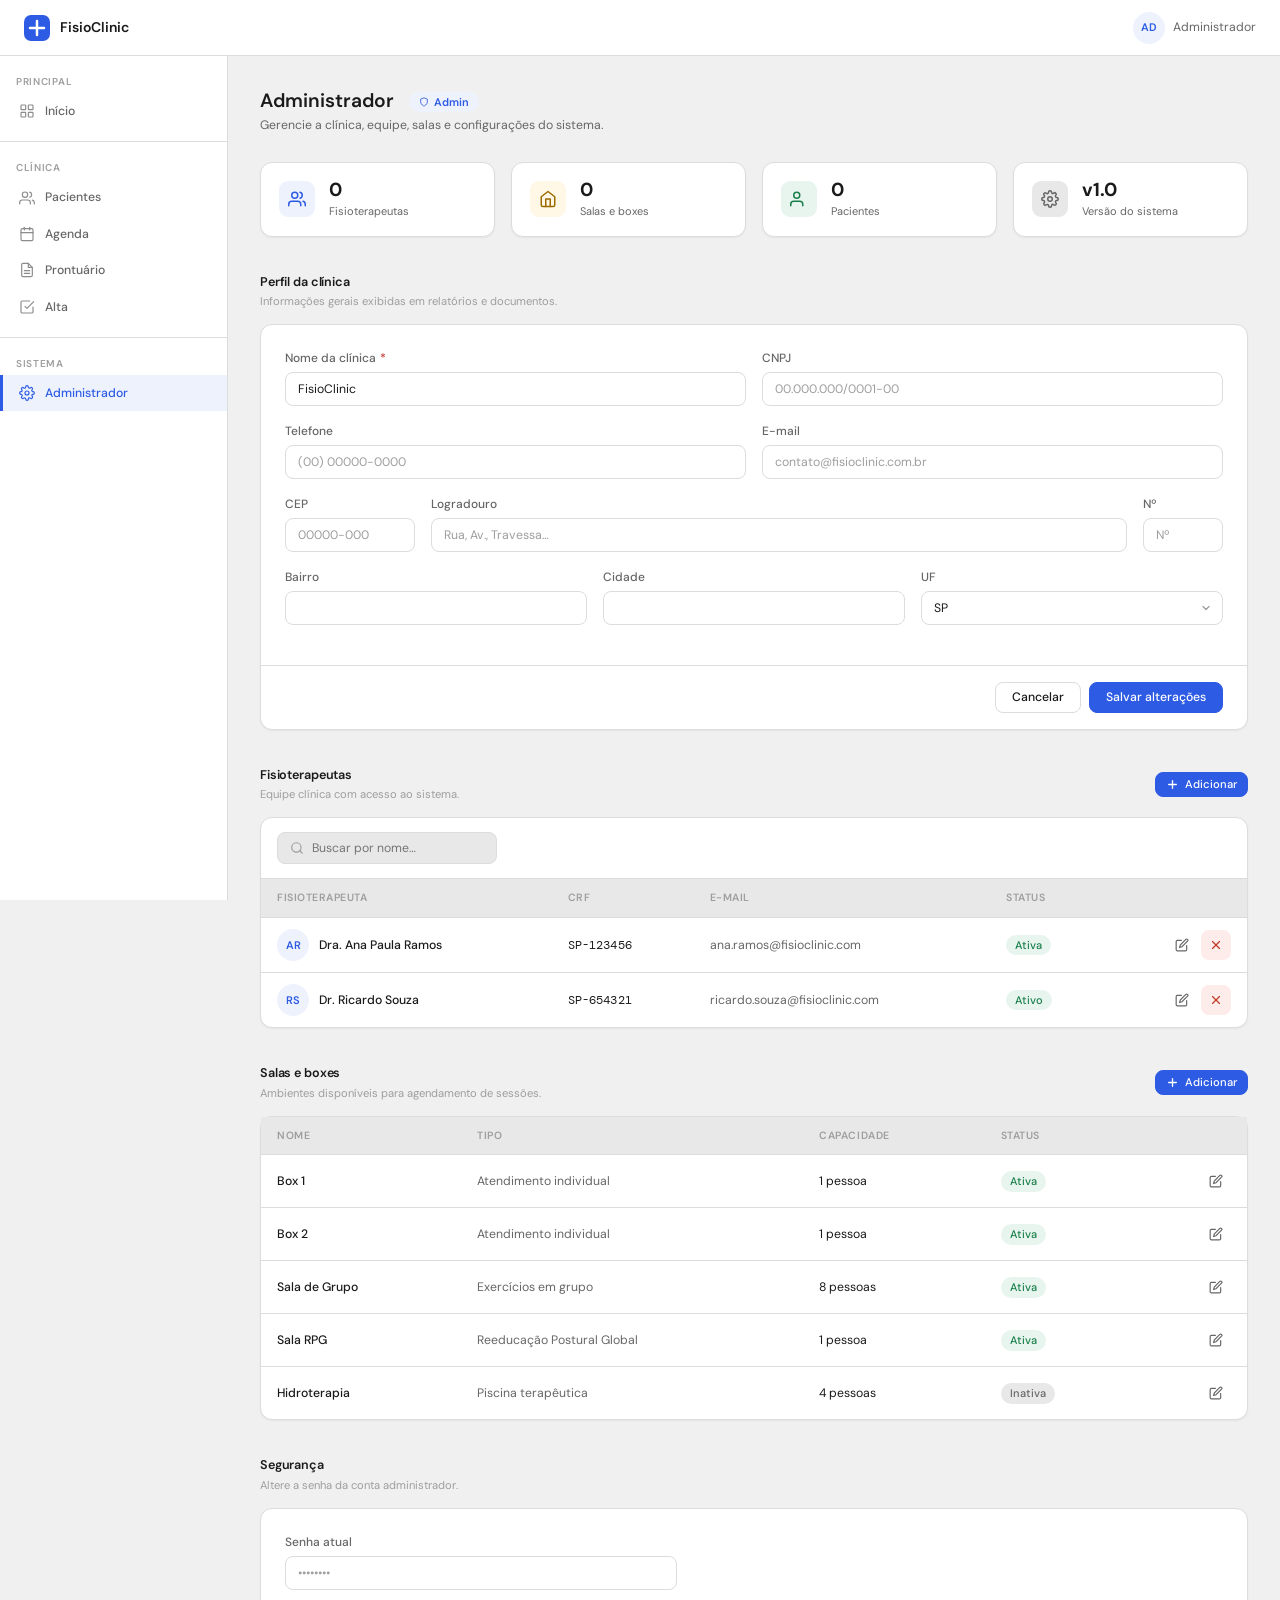
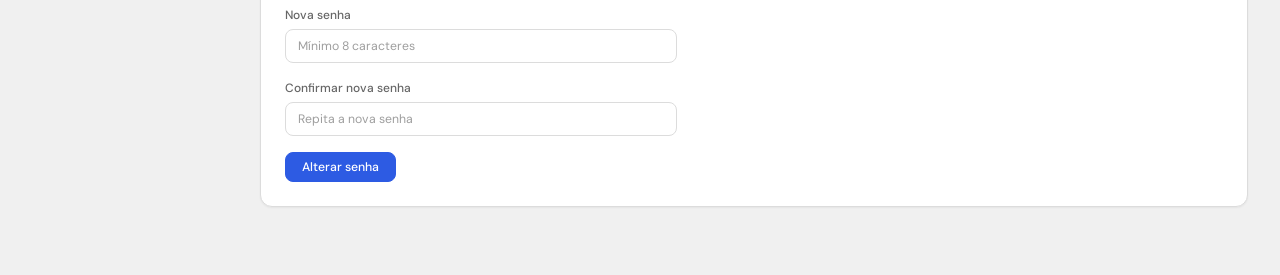
==== frontend/pages/admin.html @ 68a3afb5 "chore: commit inicial do projeto FisioClinic" ====
<!DOCTYPE html>
<html lang="pt-BR">
<head>
  <meta charset="UTF-8">
  <meta name="viewport" content="width=device-width, initial-scale=1.0">
  <title>Administrador — FisioClinic</title>
  <link rel="preconnect" href="https://fonts.googleapis.com">
  <link rel="preconnect" href="https://fonts.gstatic.com" crossorigin>
  <link href="https://fonts.googleapis.com/css2?family=DM+Sans:opsz,wght@9..40,300..700&family=DM+Mono:wght@400;500&display=swap" rel="stylesheet">
  <link rel="stylesheet" href="../css/base.css">
  <link rel="stylesheet" href="../css/components.css">
  <link rel="stylesheet" href="../css/pages/admin.css">
</head>
<body>

  <!-- ── Topbar ──────────────────────────────────── -->
  <header class="topbar">
    <div class="topbar-brand">
      <svg width="26" height="26" viewBox="0 0 26 26" fill="none">
        <rect width="26" height="26" rx="7" fill="#2D5BE3"/>
        <path d="M13 6v14M6 13h14" stroke="#fff" stroke-width="2.5" stroke-linecap="round"/>
      </svg>
      FisioClinic
    </div>
    <div class="topbar-spacer"></div>
    <div class="topbar-user">
      <div class="avatar" style="background:var(--accent-bg);color:var(--accent);">AD</div>
      Administrador
    </div>
  </header>

  <!-- ── Sidebar ─────────────────────────────────── -->
  <aside class="sidebar">
    <nav aria-label="Menu principal">

      <div class="nav-group">
        <div class="nav-label">Principal</div>
        <a href="dashboard.html" class="nav-item">
          <svg width="16" height="16" fill="none" stroke="currentColor" stroke-width="1.75"
            stroke-linecap="round" stroke-linejoin="round" viewBox="0 0 24 24">
            <rect x="3" y="3" width="7" height="7" rx="1"/>
            <rect x="14" y="3" width="7" height="7" rx="1"/>
            <rect x="3" y="14" width="7" height="7" rx="1"/>
            <rect x="14" y="14" width="7" height="7" rx="1"/>
          </svg>
          Início
        </a>
      </div>

      <div class="nav-group">
        <div class="nav-label">Clínica</div>

        <a href="pacientes.html" class="nav-item">
          <svg width="16" height="16" fill="none" stroke="currentColor" stroke-width="1.75"
            stroke-linecap="round" stroke-linejoin="round" viewBox="0 0 24 24">
            <path d="M17 21v-2a4 4 0 0 0-4-4H5a4 4 0 0 0-4 4v2"/>
            <circle cx="9" cy="7" r="4"/>
            <path d="M23 21v-2a4 4 0 0 0-3-3.87M16 3.13a4 4 0 0 1 0 7.75"/>
          </svg>
          Pacientes
        </a>

        <a href="agenda.html" class="nav-item">
          <svg width="16" height="16" fill="none" stroke="currentColor" stroke-width="1.75"
            stroke-linecap="round" stroke-linejoin="round" viewBox="0 0 24 24">
            <rect x="3" y="4" width="18" height="18" rx="2"/>
            <line x1="16" y1="2" x2="16" y2="6"/>
            <line x1="8" y1="2" x2="8" y2="6"/>
            <line x1="3" y1="10" x2="21" y2="10"/>
          </svg>
          Agenda
        </a>

        <a href="prontuario.html" class="nav-item">
          <svg width="16" height="16" fill="none" stroke="currentColor" stroke-width="1.75"
            stroke-linecap="round" stroke-linejoin="round" viewBox="0 0 24 24">
            <path d="M14 2H6a2 2 0 0 0-2 2v16a2 2 0 0 0 2 2h12a2 2 0 0 0 2-2V8z"/>
            <polyline points="14 2 14 8 20 8"/>
            <line x1="16" y1="13" x2="8" y2="13"/>
            <line x1="16" y1="17" x2="8" y2="17"/>
          </svg>
          Prontuário
        </a>

        <a href="alta.html" class="nav-item">
          <svg width="16" height="16" fill="none" stroke="currentColor" stroke-width="1.75"
            stroke-linecap="round" stroke-linejoin="round" viewBox="0 0 24 24">
            <polyline points="9 11 12 14 22 4"/>
            <path d="M21 12v7a2 2 0 0 1-2 2H5a2 2 0 0 1-2-2V5a2 2 0 0 1 2-2h11"/>
          </svg>
          Alta
        </a>
      </div>

      <div class="nav-group">
        <div class="nav-label">Sistema</div>
        <a href="admin.html" class="nav-item active" aria-current="page">
          <svg width="16" height="16" fill="none" stroke="currentColor" stroke-width="1.75"
            stroke-linecap="round" stroke-linejoin="round" viewBox="0 0 24 24">
            <circle cx="12" cy="12" r="3"/>
            <path d="M19.4 15a1.65 1.65 0 0 0 .33 1.82l.06.06a2 2 0 0 1-2.83 2.83l-.06-.06a1.65 1.65 0 0 0-1.82-.33 1.65 1.65 0 0 0-1 1.51V21a2 2 0 0 1-4 0v-.09A1.65 1.65 0 0 0 9 19.4a1.65 1.65 0 0 0-1.82.33l-.06.06a2 2 0 0 1-2.83-2.83l.06-.06A1.65 1.65 0 0 0 4.68 15a1.65 1.65 0 0 0-1.51-1H3a2 2 0 0 1 0-4h.09A1.65 1.65 0 0 0 4.6 9a1.65 1.65 0 0 0-.33-1.82l-.06-.06a2 2 0 0 1 2.83-2.83l.06.06A1.65 1.65 0 0 0 9 4.68a1.65 1.65 0 0 0 1-1.51V3a2 2 0 0 1 4 0v.09a1.65 1.65 0 0 0 1 1.51 1.65 1.65 0 0 0 1.82-.33l.06-.06a2 2 0 0 1 2.83 2.83l-.06.06A1.65 1.65 0 0 0 19.4 9a1.65 1.65 0 0 0 1.51 1H21a2 2 0 0 1 0 4h-.09a1.65 1.65 0 0 0-1.51 1z"/>
          </svg>
          Administrador
        </a>
      </div>

    </nav>
  </aside>

  <!-- ── Main ────────────────────────────────────── -->
  <main class="main">

    <!-- Page header -->
    <div class="page-header">
      <div>
        <h1>
          Administrador
          <span class="admin-badge">
            <svg width="10" height="10" fill="none" stroke="currentColor" stroke-width="2"
              viewBox="0 0 24 24"><path d="M12 22s8-4 8-10V5l-8-3-8 3v7c0 6 8 10 8 10z"/></svg>
            Admin
          </span>
        </h1>
        <p class="page-header-meta">Gerencie a clínica, equipe, salas e configurações do sistema.</p>
      </div>
    </div>

    <!-- Stats -->
    <div class="stat-row">
      <div class="stat-chip">
        <div class="stat-icon blue">
          <svg width="18" height="18" fill="none" stroke="currentColor" stroke-width="2"
            stroke-linecap="round" stroke-linejoin="round" viewBox="0 0 24 24">
            <path d="M17 21v-2a4 4 0 0 0-4-4H5a4 4 0 0 0-4 4v2"/>
            <circle cx="9" cy="7" r="4"/>
            <path d="M23 21v-2a4 4 0 0 0-3-3.87M16 3.13a4 4 0 0 1 0 7.75"/>
          </svg>
        </div>
        <div class="stat-info">
          <span class="stat-num" id="statFisios">—</span>
          <span class="stat-label">Fisioterapeutas</span>
        </div>
      </div>

      <div class="stat-chip">
        <div class="stat-icon amber">
          <svg width="18" height="18" fill="none" stroke="currentColor" stroke-width="2"
            stroke-linecap="round" stroke-linejoin="round" viewBox="0 0 24 24">
            <path d="M3 9l9-7 9 7v11a2 2 0 0 1-2 2H5a2 2 0 0 1-2-2z"/>
            <polyline points="9 22 9 12 15 12 15 22"/>
          </svg>
        </div>
        <div class="stat-info">
          <span class="stat-num" id="statSalas">—</span>
          <span class="stat-label">Salas e boxes</span>
        </div>
      </div>

      <div class="stat-chip">
        <div class="stat-icon green">
          <svg width="18" height="18" fill="none" stroke="currentColor" stroke-width="2"
            stroke-linecap="round" stroke-linejoin="round" viewBox="0 0 24 24">
            <path d="M17 21v-2a4 4 0 0 0-4-4H5a4 4 0 0 0-4 4v2"/>
            <circle cx="9" cy="7" r="4"/>
          </svg>
        </div>
        <div class="stat-info">
          <span class="stat-num" id="statPacientes">—</span>
          <span class="stat-label">Pacientes</span>
        </div>
      </div>

      <div class="stat-chip">
        <div class="stat-icon gray">
          <svg width="18" height="18" fill="none" stroke="currentColor" stroke-width="2"
            stroke-linecap="round" stroke-linejoin="round" viewBox="0 0 24 24">
            <circle cx="12" cy="12" r="3"/>
            <path d="M19.4 15a1.65 1.65 0 0 0 .33 1.82l.06.06a2 2 0 0 1-2.83 2.83l-.06-.06a1.65 1.65 0 0 0-1.82-.33 1.65 1.65 0 0 0-1 1.51V21a2 2 0 0 1-4 0v-.09A1.65 1.65 0 0 0 9 19.4a1.65 1.65 0 0 0-1.82.33l-.06.06a2 2 0 0 1-2.83-2.83l.06-.06A1.65 1.65 0 0 0 4.68 15a1.65 1.65 0 0 0-1.51-1H3a2 2 0 0 1 0-4h.09A1.65 1.65 0 0 0 4.6 9a1.65 1.65 0 0 0-.33-1.82l-.06-.06a2 2 0 0 1 2.83-2.83l.06.06A1.65 1.65 0 0 0 9 4.68a1.65 1.65 0 0 0 1-1.51V3a2 2 0 0 1 4 0v.09a1.65 1.65 0 0 0 1 1.51 1.65 1.65 0 0 0 1.82-.33l.06-.06a2 2 0 0 1 2.83 2.83l-.06.06A1.65 1.65 0 0 0 19.4 9a1.65 1.65 0 0 0 1.51 1H21a2 2 0 0 1 0 4h-.09a1.65 1.65 0 0 0-1.51 1z"/>
          </svg>
        </div>
        <div class="stat-info">
          <span class="stat-num">v1.0</span>
          <span class="stat-label">Versão do sistema</span>
        </div>
      </div>
    </div>

    <!-- ════════════════════════════════════════════ -->
    <!-- 1. Perfil da clínica                        -->
    <!-- ════════════════════════════════════════════ -->
    <div class="admin-section">
      <div class="section-header">
        <div>
          <div class="section-title">Perfil da clínica</div>
          <div class="section-desc">Informações gerais exibidas em relatórios e documentos.</div>
        </div>
      </div>

      <div class="card">
        <form id="formClinica" novalidate>
          <div class="profile-form">
            <div class="form-row cols-2" style="margin-bottom:16px;">
              <div class="form-group">
                <label class="form-label" for="clinicaNome">Nome da clínica <span class="req">*</span></label>
                <input type="text" class="form-input" id="clinicaNome"
                  placeholder="Ex.: FisioClinic Saúde e Movimento" value="FisioClinic">
              </div>
              <div class="form-group">
                <label class="form-label" for="clinicaCnpj">CNPJ</label>
                <input type="text" class="form-input" id="clinicaCnpj"
                  placeholder="00.000.000/0001-00" maxlength="18">
              </div>
            </div>

            <div class="form-row cols-2" style="margin-bottom:16px;">
              <div class="form-group">
                <label class="form-label" for="clinicaTelefone">Telefone</label>
                <input type="tel" class="form-input" id="clinicaTelefone"
                  placeholder="(00) 00000-0000" maxlength="15">
              </div>
              <div class="form-group">
                <label class="form-label" for="clinicaEmail">E-mail</label>
                <input type="email" class="form-input" id="clinicaEmail"
                  placeholder="contato@fisioclinic.com.br">
              </div>
            </div>

            <div class="form-row" style="grid-template-columns:130px 1fr 80px; margin-bottom:16px;">
              <div class="form-group">
                <label class="form-label" for="clinicaCep">CEP</label>
                <input type="text" class="form-input" id="clinicaCep"
                  placeholder="00000-000" maxlength="9">
              </div>
              <div class="form-group">
                <label class="form-label" for="clinicaLogradouro">Logradouro</label>
                <input type="text" class="form-input" id="clinicaLogradouro"
                  placeholder="Rua, Av., Travessa…">
              </div>
              <div class="form-group">
                <label class="form-label" for="clinicaNumero">Nº</label>
                <input type="text" class="form-input" id="clinicaNumero" placeholder="Nº">
              </div>
            </div>

            <div class="form-row cols-3">
              <div class="form-group">
                <label class="form-label" for="clinicaBairro">Bairro</label>
                <input type="text" class="form-input" id="clinicaBairro">
              </div>
              <div class="form-group">
                <label class="form-label" for="clinicaCidade">Cidade</label>
                <input type="text" class="form-input" id="clinicaCidade">
              </div>
              <div class="form-group">
                <label class="form-label" for="clinicaUf">UF</label>
                <select class="form-select" id="clinicaUf">
                  <option value="">—</option>
                  <option>AC</option><option>AL</option><option>AP</option><option>AM</option>
                  <option>BA</option><option>CE</option><option>DF</option><option>ES</option>
                  <option>GO</option><option>MA</option><option>MT</option><option>MS</option>
                  <option>MG</option><option>PA</option><option>PB</option><option>PR</option>
                  <option>PE</option><option>PI</option><option>RJ</option><option>RN</option>
                  <option>RS</option><option>RO</option><option>RR</option><option>SC</option>
                  <option selected>SP</option><option>SE</option><option>TO</option>
                </select>
              </div>
            </div>
          </div>

          <div class="profile-actions">
            <button type="button" class="btn btn-secondary">Cancelar</button>
            <button type="submit" class="btn btn-primary">Salvar alterações</button>
          </div>
        </form>
      </div>
    </div>

    <!-- ════════════════════════════════════════════ -->
    <!-- 2. Fisioterapeutas                          -->
    <!-- ════════════════════════════════════════════ -->
    <div class="admin-section">
      <div class="section-header">
        <div>
          <div class="section-title">Fisioterapeutas</div>
          <div class="section-desc">Equipe clínica com acesso ao sistema.</div>
        </div>
        <button class="btn btn-primary btn-sm" id="btnAddFisio">
          <svg width="13" height="13" fill="none" stroke="currentColor" stroke-width="2.5"
            stroke-linecap="round" viewBox="0 0 24 24">
            <line x1="12" y1="5" x2="12" y2="19"/><line x1="5" y1="12" x2="19" y2="12"/>
          </svg>
          Adicionar
        </button>
      </div>

      <div class="card">
        <div class="table-action-bar">
          <div class="table-search">
            <svg width="14" height="14" fill="none" stroke="currentColor" stroke-width="2"
              stroke-linecap="round" viewBox="0 0 24 24">
              <circle cx="11" cy="11" r="8"/><line x1="21" y1="21" x2="16.65" y2="16.65"/>
            </svg>
            <input type="search" id="buscaFisio" placeholder="Buscar por nome…" autocomplete="off">
          </div>
        </div>

        <div class="table-wrap">
          <table class="table" id="tabelaFisios">
            <thead>
              <tr>
                <th>Fisioterapeuta</th>
                <th>CRF</th>
                <th>E-mail</th>
                <th>Status</th>
                <th></th>
              </tr>
            </thead>
            <tbody>
              <tr>
                <td>
                  <div class="avatar-cell">
                    <div class="avatar">AR</div>
                    <div>
                      <div class="cell-name">Dra. Ana Paula Ramos</div>
                    </div>
                  </div>
                </td>
                <td><span class="text-mono text-sm">SP-123456</span></td>
                <td class="text-sm text-2">ana.ramos@fisioclinic.com</td>
                <td><span class="badge badge-green">Ativa</span></td>
                <td>
                  <div style="display:flex;gap:4px;justify-content:flex-end;">
                    <button class="btn btn-ghost btn-sm btn-icon" title="Editar">
                      <svg width="14" height="14" fill="none" stroke="currentColor" stroke-width="2"
                        stroke-linecap="round" viewBox="0 0 24 24">
                        <path d="M11 4H4a2 2 0 0 0-2 2v14a2 2 0 0 0 2 2h14a2 2 0 0 0 2-2v-7"/>
                        <path d="M18.5 2.5a2.121 2.121 0 0 1 3 3L12 15l-4 1 1-4 9.5-9.5z"/>
                      </svg>
                    </button>
                    <button class="btn btn-danger btn-sm btn-icon" title="Desativar">
                      <svg width="14" height="14" fill="none" stroke="currentColor" stroke-width="2"
                        stroke-linecap="round" viewBox="0 0 24 24">
                        <line x1="18" y1="6" x2="6" y2="18"/><line x1="6" y1="6" x2="18" y2="18"/>
                      </svg>
                    </button>
                  </div>
                </td>
              </tr>
              <tr>
                <td>
                  <div class="avatar-cell">
                    <div class="avatar">RS</div>
                    <div>
                      <div class="cell-name">Dr. Ricardo Souza</div>
                    </div>
                  </div>
                </td>
                <td><span class="text-mono text-sm">SP-654321</span></td>
                <td class="text-sm text-2">ricardo.souza@fisioclinic.com</td>
                <td><span class="badge badge-green">Ativo</span></td>
                <td>
                  <div style="display:flex;gap:4px;justify-content:flex-end;">
                    <button class="btn btn-ghost btn-sm btn-icon" title="Editar">
                      <svg width="14" height="14" fill="none" stroke="currentColor" stroke-width="2"
                        stroke-linecap="round" viewBox="0 0 24 24">
                        <path d="M11 4H4a2 2 0 0 0-2 2v14a2 2 0 0 0 2 2h14a2 2 0 0 0 2-2v-7"/>
                        <path d="M18.5 2.5a2.121 2.121 0 0 1 3 3L12 15l-4 1 1-4 9.5-9.5z"/>
                      </svg>
                    </button>
                    <button class="btn btn-danger btn-sm btn-icon" title="Desativar">
                      <svg width="14" height="14" fill="none" stroke="currentColor" stroke-width="2"
                        stroke-linecap="round" viewBox="0 0 24 24">
                        <line x1="18" y1="6" x2="6" y2="18"/><line x1="6" y1="6" x2="18" y2="18"/>
                      </svg>
                    </button>
                  </div>
                </td>
              </tr>
            </tbody>
          </table>
        </div>
      </div>
    </div>

    <!-- ════════════════════════════════════════════ -->
    <!-- 3. Salas e boxes                            -->
    <!-- ════════════════════════════════════════════ -->
    <div class="admin-section">
      <div class="section-header">
        <div>
          <div class="section-title">Salas e boxes</div>
          <div class="section-desc">Ambientes disponíveis para agendamento de sessões.</div>
        </div>
        <button class="btn btn-primary btn-sm" id="btnAddSala">
          <svg width="13" height="13" fill="none" stroke="currentColor" stroke-width="2.5"
            stroke-linecap="round" viewBox="0 0 24 24">
            <line x1="12" y1="5" x2="12" y2="19"/><line x1="5" y1="12" x2="19" y2="12"/>
          </svg>
          Adicionar
        </button>
      </div>

      <div class="card">
        <div class="table-wrap">
          <table class="table">
            <thead>
              <tr>
                <th>Nome</th>
                <th>Tipo</th>
                <th>Capacidade</th>
                <th>Status</th>
                <th></th>
              </tr>
            </thead>
            <tbody>
              <tr>
                <td class="cell-name">Box 1</td>
                <td class="text-sm text-2">Atendimento individual</td>
                <td class="text-sm">1 pessoa</td>
                <td><span class="badge badge-green">Ativa</span></td>
                <td style="text-align:right;">
                  <button class="btn btn-ghost btn-sm btn-icon" title="Editar">
                    <svg width="14" height="14" fill="none" stroke="currentColor" stroke-width="2"
                      stroke-linecap="round" viewBox="0 0 24 24">
                      <path d="M11 4H4a2 2 0 0 0-2 2v14a2 2 0 0 0 2 2h14a2 2 0 0 0 2-2v-7"/>
                      <path d="M18.5 2.5a2.121 2.121 0 0 1 3 3L12 15l-4 1 1-4 9.5-9.5z"/>
                    </svg>
                  </button>
                </td>
              </tr>
              <tr>
                <td class="cell-name">Box 2</td>
                <td class="text-sm text-2">Atendimento individual</td>
                <td class="text-sm">1 pessoa</td>
                <td><span class="badge badge-green">Ativa</span></td>
                <td style="text-align:right;">
                  <button class="btn btn-ghost btn-sm btn-icon" title="Editar">
                    <svg width="14" height="14" fill="none" stroke="currentColor" stroke-width="2"
                      stroke-linecap="round" viewBox="0 0 24 24">
                      <path d="M11 4H4a2 2 0 0 0-2 2v14a2 2 0 0 0 2 2h14a2 2 0 0 0 2-2v-7"/>
                      <path d="M18.5 2.5a2.121 2.121 0 0 1 3 3L12 15l-4 1 1-4 9.5-9.5z"/>
                    </svg>
                  </button>
                </td>
              </tr>
              <tr>
                <td class="cell-name">Sala de Grupo</td>
                <td class="text-sm text-2">Exercícios em grupo</td>
                <td class="text-sm">8 pessoas</td>
                <td><span class="badge badge-green">Ativa</span></td>
                <td style="text-align:right;">
                  <button class="btn btn-ghost btn-sm btn-icon" title="Editar">
                    <svg width="14" height="14" fill="none" stroke="currentColor" stroke-width="2"
                      stroke-linecap="round" viewBox="0 0 24 24">
                      <path d="M11 4H4a2 2 0 0 0-2 2v14a2 2 0 0 0 2 2h14a2 2 0 0 0 2-2v-7"/>
                      <path d="M18.5 2.5a2.121 2.121 0 0 1 3 3L12 15l-4 1 1-4 9.5-9.5z"/>
                    </svg>
                  </button>
                </td>
              </tr>
              <tr>
                <td class="cell-name">Sala RPG</td>
                <td class="text-sm text-2">Reeducação Postural Global</td>
                <td class="text-sm">1 pessoa</td>
                <td><span class="badge badge-green">Ativa</span></td>
                <td style="text-align:right;">
                  <button class="btn btn-ghost btn-sm btn-icon" title="Editar">
                    <svg width="14" height="14" fill="none" stroke="currentColor" stroke-width="2"
                      stroke-linecap="round" viewBox="0 0 24 24">
                      <path d="M11 4H4a2 2 0 0 0-2 2v14a2 2 0 0 0 2 2h14a2 2 0 0 0 2-2v-7"/>
                      <path d="M18.5 2.5a2.121 2.121 0 0 1 3 3L12 15l-4 1 1-4 9.5-9.5z"/>
                    </svg>
                  </button>
                </td>
              </tr>
              <tr>
                <td class="cell-name">Hidroterapia</td>
                <td class="text-sm text-2">Piscina terapêutica</td>
                <td class="text-sm">4 pessoas</td>
                <td><span class="badge badge-gray">Inativa</span></td>
                <td style="text-align:right;">
                  <button class="btn btn-ghost btn-sm btn-icon" title="Editar">
                    <svg width="14" height="14" fill="none" stroke="currentColor" stroke-width="2"
                      stroke-linecap="round" viewBox="0 0 24 24">
                      <path d="M11 4H4a2 2 0 0 0-2 2v14a2 2 0 0 0 2 2h14a2 2 0 0 0 2-2v-7"/>
                      <path d="M18.5 2.5a2.121 2.121 0 0 1 3 3L12 15l-4 1 1-4 9.5-9.5z"/>
                    </svg>
                  </button>
                </td>
              </tr>
            </tbody>
          </table>
        </div>
      </div>
    </div>

    <!-- ════════════════════════════════════════════ -->
    <!-- 4. Segurança                                -->
    <!-- ════════════════════════════════════════════ -->
    <div class="admin-section">
      <div class="section-header">
        <div>
          <div class="section-title">Segurança</div>
          <div class="section-desc">Altere a senha da conta administrador.</div>
        </div>
      </div>

      <div class="card">
        <form id="formSenha" novalidate>
          <div class="security-form">
            <div class="form-group">
              <label class="form-label" for="senhaAtual">Senha atual</label>
              <input type="password" class="form-input" id="senhaAtual"
                placeholder="••••••••" autocomplete="current-password">
            </div>
            <div class="form-group">
              <label class="form-label" for="novaSenha">Nova senha</label>
              <input type="password" class="form-input" id="novaSenha"
                placeholder="Mínimo 8 caracteres" autocomplete="new-password" minlength="8">
            </div>
            <div class="form-group">
              <label class="form-label" for="confirmaSenha">Confirmar nova senha</label>
              <input type="password" class="form-input" id="confirmaSenha"
                placeholder="Repita a nova senha" autocomplete="new-password">
              <span class="form-error" id="erroSenha" style="display:none;"></span>
            </div>
            <div class="security-actions">
              <button type="submit" class="btn btn-primary">Alterar senha</button>
            </div>
          </div>
        </form>
      </div>
    </div>

  </main>

  <!-- ════════════════════════════════════════════ -->
  <!--  Modal — Adicionar / Editar Fisioterapeuta  -->
  <!-- ════════════════════════════════════════════ -->
  <div class="modal-backdrop" id="fisioModalBackdrop"
    role="dialog" aria-modal="true" aria-labelledby="fisioModalTitulo">
    <div class="modal">
      <div class="modal-header">
        <h2 id="fisioModalTitulo">Novo fisioterapeuta</h2>
        <button class="btn btn-ghost btn-icon" id="btnFecharFisioModal" aria-label="Fechar">
          <svg width="17" height="17" fill="none" stroke="currentColor" stroke-width="2"
            stroke-linecap="round" viewBox="0 0 24 24">
            <line x1="18" y1="6" x2="6" y2="18"/><line x1="6" y1="6" x2="18" y2="18"/>
          </svg>
        </button>
      </div>
      <div class="modal-body">
        <form id="formFisio" novalidate>
          <input type="hidden" id="fisioId">
          <div class="form-group" style="margin-bottom:16px;">
            <label class="form-label" for="fisioNome">Nome completo <span class="req">*</span></label>
            <input type="text" class="form-input" id="fisioNome"
              placeholder="Dr(a). Nome Sobrenome" required>
          </div>
          <div class="form-row cols-2" style="margin-bottom:16px;">
            <div class="form-group">
              <label class="form-label" for="fisioCrf">CRF <span class="req">*</span></label>
              <input type="text" class="form-input" id="fisioCrf"
                placeholder="UF-000000" required>
            </div>
            <div class="form-group">
              <label class="form-label" for="fisioTelefone">Telefone</label>
              <input type="tel" class="form-input" id="fisioTelefone"
                placeholder="(00) 00000-0000" maxlength="15">
            </div>
          </div>
          <div class="form-group">
            <label class="form-label" for="fisioEmail">E-mail <span class="req">*</span></label>
            <input type="email" class="form-input" id="fisioEmail"
              placeholder="nome@fisioclinic.com" required>
          </div>
        </form>
      </div>
      <div class="modal-footer">
        <button type="button" class="btn btn-secondary" id="btnCancelarFisio">Cancelar</button>
        <button type="submit" form="formFisio" class="btn btn-primary">Salvar</button>
      </div>
    </div>
  </div>

  <!-- ════════════════════════════════════════════ -->
  <!--  Modal — Adicionar / Editar Sala            -->
  <!-- ════════════════════════════════════════════ -->
  <div class="modal-backdrop" id="salaModalBackdrop"
    role="dialog" aria-modal="true" aria-labelledby="salaModalTitulo">
    <div class="modal">
      <div class="modal-header">
        <h2 id="salaModalTitulo">Nova sala</h2>
        <button class="btn btn-ghost btn-icon" id="btnFecharSalaModal" aria-label="Fechar">
          <svg width="17" height="17" fill="none" stroke="currentColor" stroke-width="2"
            stroke-linecap="round" viewBox="0 0 24 24">
            <line x1="18" y1="6" x2="6" y2="18"/><line x1="6" y1="6" x2="18" y2="18"/>
          </svg>
        </button>
      </div>
      <div class="modal-body">
        <form id="formSala" novalidate>
          <input type="hidden" id="salaId">
          <div class="form-group" style="margin-bottom:16px;">
            <label class="form-label" for="salaNome">Nome <span class="req">*</span></label>
            <input type="text" class="form-input" id="salaNome"
              placeholder="Ex.: Box 3, Sala de Grupo" required>
          </div>
          <div class="form-row cols-2">
            <div class="form-group">
              <label class="form-label" for="salaTipo">Tipo <span class="req">*</span></label>
              <select class="form-select" id="salaTipo" required>
                <option value="">Selecionar…</option>
                <option value="BOX">Box / Atendimento individual</option>
                <option value="SALA_INDIVIDUAL">Sala individual</option>
                <option value="SALA_GRUPO">Sala de grupo</option>
              </select>
            </div>
            <div class="form-group">
              <label class="form-label" for="salaCapacidade">Capacidade (pessoas)</label>
              <input type="number" class="form-input" id="salaCapacidade"
                placeholder="1" min="1" max="50">
            </div>
          </div>
        </form>
      </div>
      <div class="modal-footer">
        <button type="button" class="btn btn-secondary" id="btnCancelarSala">Cancelar</button>
        <button type="submit" form="formSala" class="btn btn-primary">Salvar</button>
      </div>
    </div>
  </div>

  <script type="module" src="../js/pages/admin.js"></script>
</body>
</html>
---- frontend/css/base.css ----
*, *::before, *::after { box-sizing: border-box; margin: 0; padding: 0; }

:root {
  --bg:       #F0F0F0;
  --surface:  #FFFFFF;
  --surface2: #E8E8E8;
  --border:   #DCDCDC;
  --text:     #1A1A1A;
  --text2:    #666666;
  --text3:    #9E9E9E;
  --accent:   #2D5BE3;
  --green:    #1A7F4B;
  --amber:    #9B6A00;
  --red:      #C0392B;

  --accent-bg: #EEF2FD;
  --green-bg:  #E8F5EE;
  --amber-bg:  #FFF8E7;
  --red-bg:    #FDECEA;

  --radius-sm: 4px;
  --radius:    8px;
  --radius-lg: 12px;

  --shadow-xs: 0 1px 2px rgba(0,0,0,.05);
  --shadow-sm: 0 1px 4px rgba(0,0,0,.08);
  --shadow:    0 4px 12px rgba(0,0,0,.10);
  --shadow-lg: 0 8px 32px rgba(0,0,0,.14);

  --font:      'DM Sans', system-ui, -apple-system, sans-serif;
  --font-mono: 'DM Mono', 'Courier New', monospace;

  --sidebar-w: 228px;
  --topbar-h:  56px;
}

html { font-size: 14px; }

body {
  font-family: var(--font);
  background: var(--bg);
  color: var(--text);
  line-height: 1.5;
  -webkit-font-smoothing: antialiased;
  -moz-osx-font-smoothing: grayscale;
}

a    { color: inherit; text-decoration: none; }
button { cursor: pointer; font-family: inherit; border: none; background: none; }
input, select, textarea { font-family: inherit; font-size: inherit; color: inherit; }
ul, ol { list-style: none; }
img  { display: block; max-width: 100%; }

/* ── App shell ──────────────────────────────────── */

.topbar {
  position: fixed;
  top: 0; left: 0; right: 0;
  height: var(--topbar-h);
  background: var(--surface);
  border-bottom: 1px solid var(--border);
  display: flex;
  align-items: center;
  padding: 0 24px;
  gap: 12px;
  z-index: 100;
}

.topbar-brand {
  display: flex;
  align-items: center;
  gap: 10px;
  font-size: 1rem;
  font-weight: 600;
}

.topbar-spacer { flex: 1; }

.topbar-user {
  display: flex;
  align-items: center;
  gap: 8px;
  font-size: 0.875rem;
  color: var(--text2);
}

.sidebar {
  position: fixed;
  top: var(--topbar-h); left: 0;
  width: var(--sidebar-w);
  height: calc(100vh - var(--topbar-h));
  background: var(--surface);
  border-right: 1px solid var(--border);
  overflow-y: auto;
  z-index: 90;
}

.main {
  margin-top: var(--topbar-h);
  margin-left: var(--sidebar-w);
  padding: 32px;
  min-height: calc(100vh - var(--topbar-h));
}

/* ── Typography ─────────────────────────────────── */

h1 { font-size: 1.375rem; font-weight: 600; line-height: 1.3; }
h2 { font-size: 1.15rem;  font-weight: 600; }
h3 { font-size: 1rem;     font-weight: 600; }

.text-sm   { font-size: 0.857rem; }
.text-xs   { font-size: 0.786rem; }
.text-2    { color: var(--text2); }
.text-3    { color: var(--text3); }
.text-mono { font-family: var(--font-mono); letter-spacing: .01em; }

/* ── Sidebar nav ────────────────────────────────── */

.nav-group {
  padding: 12px 0;
}

.nav-group + .nav-group {
  border-top: 1px solid var(--border);
}

.nav-label {
  padding: 6px 16px 4px;
  font-size: 0.714rem;
  font-weight: 600;
  color: var(--text3);
  text-transform: uppercase;
  letter-spacing: .07em;
}

.nav-item {
  display: flex;
  align-items: center;
  gap: 10px;
  padding: 9px 16px;
  font-size: 0.875rem;
  font-weight: 500;
  color: var(--text2);
  border-left: 3px solid transparent;
  transition: background .12s, color .12s;
}

.nav-item:hover {
  background: var(--surface2);
  color: var(--text);
}

.nav-item.active {
  background: var(--accent-bg);
  color: var(--accent);
  border-left-color: var(--accent);
}

.nav-item svg { flex-shrink: 0; opacity: .75; }
.nav-item.active svg { opacity: 1; }
---- frontend/css/components.css ----
/* ── Buttons ────────────────────────────────────── */

.btn {
  display: inline-flex;
  align-items: center;
  gap: 6px;
  padding: 8px 16px;
  border-radius: var(--radius);
  font-size: 0.875rem;
  font-weight: 500;
  line-height: 1;
  white-space: nowrap;
  transition: background .12s, border-color .12s, color .12s, box-shadow .12s;
  border: 1px solid transparent;
}

.btn:disabled { opacity: .5; cursor: not-allowed; }

.btn-primary {
  background: var(--accent);
  color: #fff;
  border-color: var(--accent);
}
.btn-primary:not(:disabled):hover { background: #2450cc; border-color: #2450cc; }

.btn-secondary {
  background: var(--surface);
  color: var(--text);
  border-color: var(--border);
}
.btn-secondary:not(:disabled):hover { background: var(--surface2); }

.btn-ghost {
  background: transparent;
  color: var(--text2);
  border-color: transparent;
}
.btn-ghost:not(:disabled):hover { background: var(--surface2); color: var(--text); }

.btn-danger {
  background: var(--red-bg);
  color: var(--red);
  border-color: transparent;
}
.btn-danger:not(:disabled):hover { background: #f5cbc8; }

.btn-sm  { padding: 5px 10px; font-size: 0.8rem; }
.btn-icon { padding: 7px; }

/* ── Form elements ──────────────────────────────── */

.form-group {
  display: flex;
  flex-direction: column;
  gap: 5px;
}

.form-label {
  font-size: 0.857rem;
  font-weight: 500;
  color: var(--text2);
}

.form-label .req {
  color: var(--red);
  margin-left: 1px;
}

.form-input,
.form-select,
.form-textarea {
  width: 100%;
  padding: 8px 12px;
  border: 1px solid var(--border);
  border-radius: var(--radius);
  background: var(--surface);
  color: var(--text);
  font-size: 0.875rem;
  outline: none;
  transition: border-color .15s, box-shadow .15s;
  appearance: none;
  -webkit-appearance: none;
}

.form-select {
  background-image: url("data:image/svg+xml,%3Csvg xmlns='http://www.w3.org/2000/svg' width='12' height='12' viewBox='0 0 24 24' fill='none' stroke='%23A09E99' stroke-width='2.5' stroke-linecap='round'%3E%3Cpolyline points='6 9 12 15 18 9'/%3E%3C/svg%3E");
  background-repeat: no-repeat;
  background-position: right 10px center;
  padding-right: 30px;
}

.form-input:focus,
.form-select:focus,
.form-textarea:focus {
  border-color: var(--accent);
  box-shadow: 0 0 0 3px rgba(45,91,227,.12);
}

.form-input::placeholder,
.form-textarea::placeholder { color: var(--text3); }

.form-input.is-error,
.form-select.is-error { border-color: var(--red); }

.form-error { font-size: 0.786rem; color: var(--red); }
.form-hint  { font-size: 0.786rem; color: var(--text3); }

.form-textarea { resize: vertical; min-height: 80px; }

/* Grid row helpers */
.form-row   { display: grid; gap: 16px; }
.cols-2     { grid-template-columns: 1fr 1fr; }
.cols-3     { grid-template-columns: 1fr 1fr 1fr; }
.cols-4     { grid-template-columns: 1fr 1fr 1fr 1fr; }

/* ── Card ───────────────────────────────────────── */

.card {
  background: var(--surface);
  border: 1px solid var(--border);
  border-radius: var(--radius-lg);
  box-shadow: var(--shadow-xs);
}

/* ── Badge ──────────────────────────────────────── */

.badge {
  display: inline-flex;
  align-items: center;
  padding: 2px 9px;
  border-radius: 20px;
  font-size: 0.786rem;
  font-weight: 500;
  white-space: nowrap;
}

.badge-blue   { background: var(--accent-bg); color: var(--accent); }
.badge-green  { background: var(--green-bg);  color: var(--green);  }
.badge-amber  { background: var(--amber-bg);  color: var(--amber);  }
.badge-red    { background: var(--red-bg);    color: var(--red);    }
.badge-gray   { background: var(--surface2);  color: var(--text2);  }

/* ── Table ──────────────────────────────────────── */

.table-wrap { overflow-x: auto; }

.table {
  width: 100%;
  border-collapse: collapse;
}

.table th,
.table td {
  padding: 11px 16px;
  text-align: left;
  border-bottom: 1px solid var(--border);
}

.table th {
  font-size: 0.75rem;
  font-weight: 600;
  color: var(--text3);
  text-transform: uppercase;
  letter-spacing: .05em;
  background: var(--surface2);
  white-space: nowrap;
}

.table td { font-size: 0.875rem; }

.table tbody tr { transition: background .1s; }
.table tbody tr:hover { background: var(--surface2); }
.table tbody tr:last-child td { border-bottom: none; }

/* ── Avatar ─────────────────────────────────────── */

.avatar {
  width: 32px;
  height: 32px;
  border-radius: 50%;
  background: var(--accent-bg);
  color: var(--accent);
  font-weight: 600;
  font-size: 0.786rem;
  display: inline-flex;
  align-items: center;
  justify-content: center;
  flex-shrink: 0;
  overflow: hidden;
}

.avatar img {
  width: 100%;
  height: 100%;
  object-fit: cover;
}

.avatar-lg {
  width: 64px;
  height: 64px;
  font-size: 1.15rem;
  border-radius: 50%;
}

/* ── Modal ──────────────────────────────────────── */

.modal-backdrop {
  position: fixed;
  inset: 0;
  background: rgba(28,27,25,.45);
  z-index: 200;
  display: flex;
  align-items: center;
  justify-content: center;
  padding: 24px;
  opacity: 0;
  visibility: hidden;
  transition: opacity .18s, visibility .18s;
}

.modal-backdrop.open {
  opacity: 1;
  visibility: visible;
}

.modal {
  background: var(--surface);
  border-radius: var(--radius-lg);
  box-shadow: var(--shadow-lg);
  width: 100%;
  max-width: 680px;
  max-height: 92vh;
  display: flex;
  flex-direction: column;
  transform: translateY(12px);
  transition: transform .18s;
}

.modal-backdrop.open .modal { transform: translateY(0); }

.modal-header {
  display: flex;
  align-items: center;
  justify-content: space-between;
  padding: 18px 24px;
  border-bottom: 1px solid var(--border);
  flex-shrink: 0;
}

.modal-body {
  overflow-y: auto;
  padding: 24px;
  flex: 1;
}

.modal-footer {
  display: flex;
  align-items: center;
  justify-content: flex-end;
  gap: 8px;
  padding: 14px 24px;
  border-top: 1px solid var(--border);
  flex-shrink: 0;
  background: var(--surface2);
  border-radius: 0 0 var(--radius-lg) var(--radius-lg);
}

/* ── Form sections (inside modal) ───────────────── */

.form-section { margin-bottom: 28px; }
.form-section:last-child { margin-bottom: 0; }

.form-section-title {
  font-size: 0.75rem;
  font-weight: 600;
  color: var(--text3);
  text-transform: uppercase;
  letter-spacing: .07em;
  padding-bottom: 10px;
  margin-bottom: 16px;
  border-bottom: 1px solid var(--border);
}

/* ── Toggle group ───────────────────────────────── */

.toggle-group {
  display: inline-flex;
  background: var(--surface2);
  border: 1px solid var(--border);
  border-radius: var(--radius);
  padding: 3px;
  gap: 2px;
}

.toggle-btn {
  padding: 6px 16px;
  border-radius: calc(var(--radius) - 2px);
  font-size: 0.857rem;
  font-weight: 500;
  color: var(--text2);
  transition: all .15s;
  border: none;
  background: transparent;
}

.toggle-btn.active {
  background: var(--surface);
  color: var(--text);
  box-shadow: var(--shadow-xs);
}

/* ── Photo upload ───────────────────────────────── */

.photo-upload { display: flex; align-items: center; gap: 16px; }

.photo-thumb {
  width: 72px;
  height: 72px;
  border-radius: 50%;
  border: 2px dashed var(--border);
  background: var(--surface2);
  display: flex;
  align-items: center;
  justify-content: center;
  overflow: hidden;
  flex-shrink: 0;
  cursor: pointer;
  transition: border-color .15s;
}

.photo-thumb:hover { border-color: var(--accent); }
.photo-thumb img { width: 100%; height: 100%; object-fit: cover; }

/* ── Toast ──────────────────────────────────────── */

.toast-container {
  position: fixed;
  bottom: 24px;
  right: 24px;
  z-index: 300;
  display: flex;
  flex-direction: column;
  gap: 8px;
  pointer-events: none;
}

.toast {
  display: flex;
  align-items: center;
  gap: 8px;
  padding: 11px 16px;
  border-radius: var(--radius);
  background: var(--text);
  color: #fff;
  font-size: 0.875rem;
  box-shadow: var(--shadow-lg);
  min-width: 260px;
  max-width: 380px;
  pointer-events: auto;
  cursor: pointer;
  animation: toast-in .18s ease;
}

.toast.success { background: var(--green); }
.toast.error   { background: var(--red); }
.toast.warning { background: var(--amber); }

@keyframes toast-in {
  from { opacity: 0; transform: translateX(12px); }
  to   { opacity: 1; transform: translateX(0); }
}

/* ── Spinner ────────────────────────────────────── */

.spinner {
  display: inline-block;
  width: 18px;
  height: 18px;
  border: 2px solid rgba(255,255,255,.3);
  border-top-color: #fff;
  border-radius: 50%;
  animation: spin .55s linear infinite;
  flex-shrink: 0;
}

.spinner-dark {
  border-color: var(--border);
  border-top-color: var(--accent);
}

@keyframes spin { to { transform: rotate(360deg); } }

/* ── Empty state ────────────────────────────────── */

.empty-state {
  text-align: center;
  padding: 56px 24px;
  color: var(--text2);
}

.empty-state .icon { opacity: .3; margin: 0 auto 14px; }
.empty-state h3 { color: var(--text); margin-bottom: 4px; }
.empty-state p  { font-size: 0.875rem; }

/* ── Search input with icon ─────────────────────── */

.search-wrap {
  position: relative;
}

.search-wrap .search-icon {
  position: absolute;
  left: 10px;
  top: 50%;
  transform: translateY(-50%);
  color: var(--text3);
  pointer-events: none;
}

.search-wrap .form-input {
  padding-left: 34px;
}

/* ── Divider ────────────────────────────────────── */

.divider {
  border: none;
  border-top: 1px solid var(--border);
  margin: 0;
}

/* ── Radio Chips ─────────────────────────────────── */

.radio-chips {
  display: flex;
  flex-wrap: wrap;
  gap: 8px;
}

.chip {
  display: inline-flex;
  cursor: pointer;
  user-select: none;
}

.chip input[type="radio"] {
  position: absolute;
  opacity: 0;
  width: 0;
  height: 0;
  pointer-events: none;
}

.chip-label {
  display: inline-flex;
  align-items: center;
  padding: 7px 16px;
  border: 1.5px solid var(--border);
  border-radius: 20px;
  font-size: 0.857rem;
  font-weight: 500;
  color: var(--text2);
  background: var(--surface);
  transition: border-color .15s, background .15s, color .15s;
  white-space: nowrap;
}

.chip:hover .chip-label {
  border-color: var(--accent);
  color: var(--accent);
}

.chip.is-checked .chip-label {
  background: var(--accent-bg);
  border-color: var(--accent);
  color: var(--accent);
  font-weight: 600;
}

.radio-chips.is-error .chip-label {
  border-color: var(--red);
}
---- frontend/css/pages/admin.css ----
/* ── Page header ─────────────────────────────── */

.page-header {
  display: flex;
  align-items: flex-start;
  justify-content: space-between;
  gap: 16px;
  margin-bottom: 28px;
}

.page-header-meta { color: var(--text2); font-size: 0.875rem; margin-top: 3px; }

.admin-badge {
  display: inline-flex;
  align-items: center;
  gap: 5px;
  padding: 3px 10px;
  background: var(--accent-bg);
  color: var(--accent);
  border-radius: 20px;
  font-size: 0.786rem;
  font-weight: 600;
  margin-left: 10px;
  vertical-align: middle;
}

/* ── Stats row ───────────────────────────────── */

.stat-row {
  display: grid;
  grid-template-columns: repeat(4, 1fr);
  gap: 16px;
  margin-bottom: 36px;
}

.stat-chip {
  background: var(--surface);
  border: 1px solid var(--border);
  border-radius: var(--radius-lg);
  padding: 16px 18px;
  display: flex;
  align-items: center;
  gap: 14px;
  box-shadow: var(--shadow-xs);
}

.stat-icon {
  width: 36px;
  height: 36px;
  border-radius: 9px;
  display: flex;
  align-items: center;
  justify-content: center;
  flex-shrink: 0;
}

.stat-icon.blue   { background: var(--accent-bg); color: var(--accent); }
.stat-icon.green  { background: var(--green-bg);  color: var(--green);  }
.stat-icon.amber  { background: var(--amber-bg);  color: var(--amber);  }
.stat-icon.gray   { background: var(--surface2);  color: var(--text2);  }

.stat-num   { display: block; font-size: 1.35rem; font-weight: 700; line-height: 1.2; }
.stat-label { display: block; font-size: 0.786rem; color: var(--text2); margin-top: 1px; }

/* ── Admin sections ──────────────────────────── */

.admin-section { margin-bottom: 36px; }

.section-header {
  display: flex;
  align-items: center;
  justify-content: space-between;
  margin-bottom: 14px;
}

.section-title {
  font-size: 0.9rem;
  font-weight: 600;
  color: var(--text);
  letter-spacing: -.01em;
}

.section-desc {
  font-size: 0.8rem;
  color: var(--text3);
  margin-top: 2px;
}

/* ── Clinic profile form ─────────────────────── */

.profile-form {
  padding: 24px;
}

.profile-form .form-row { margin-bottom: 16px; }
.profile-form .form-group { margin-bottom: 0; }

.profile-actions {
  padding: 16px 24px;
  border-top: 1px solid var(--border);
  display: flex;
  justify-content: flex-end;
  gap: 8px;
}

/* ── Team table actions ──────────────────────── */

.table-action-bar {
  display: flex;
  align-items: center;
  justify-content: space-between;
  padding: 14px 16px;
  border-bottom: 1px solid var(--border);
}

.table-search {
  display: flex;
  align-items: center;
  gap: 8px;
  padding: 7px 12px;
  border: 1px solid var(--border);
  border-radius: var(--radius);
  background: var(--surface2);
  width: 220px;
}

.table-search input {
  border: none;
  background: none;
  outline: none;
  font-size: 0.875rem;
  color: var(--text);
  width: 100%;
}

.table-search svg { color: var(--text3); flex-shrink: 0; }

.avatar-cell {
  display: flex;
  align-items: center;
  gap: 10px;
}

.cell-name  { font-weight: 500; }
.cell-meta  { font-size: 0.786rem; color: var(--text3); }

/* ── Security section ────────────────────────── */

.security-form {
  padding: 24px;
  max-width: 440px;
}

.security-form .form-group { margin-bottom: 16px; }

.security-actions {
  margin-top: 4px;
}
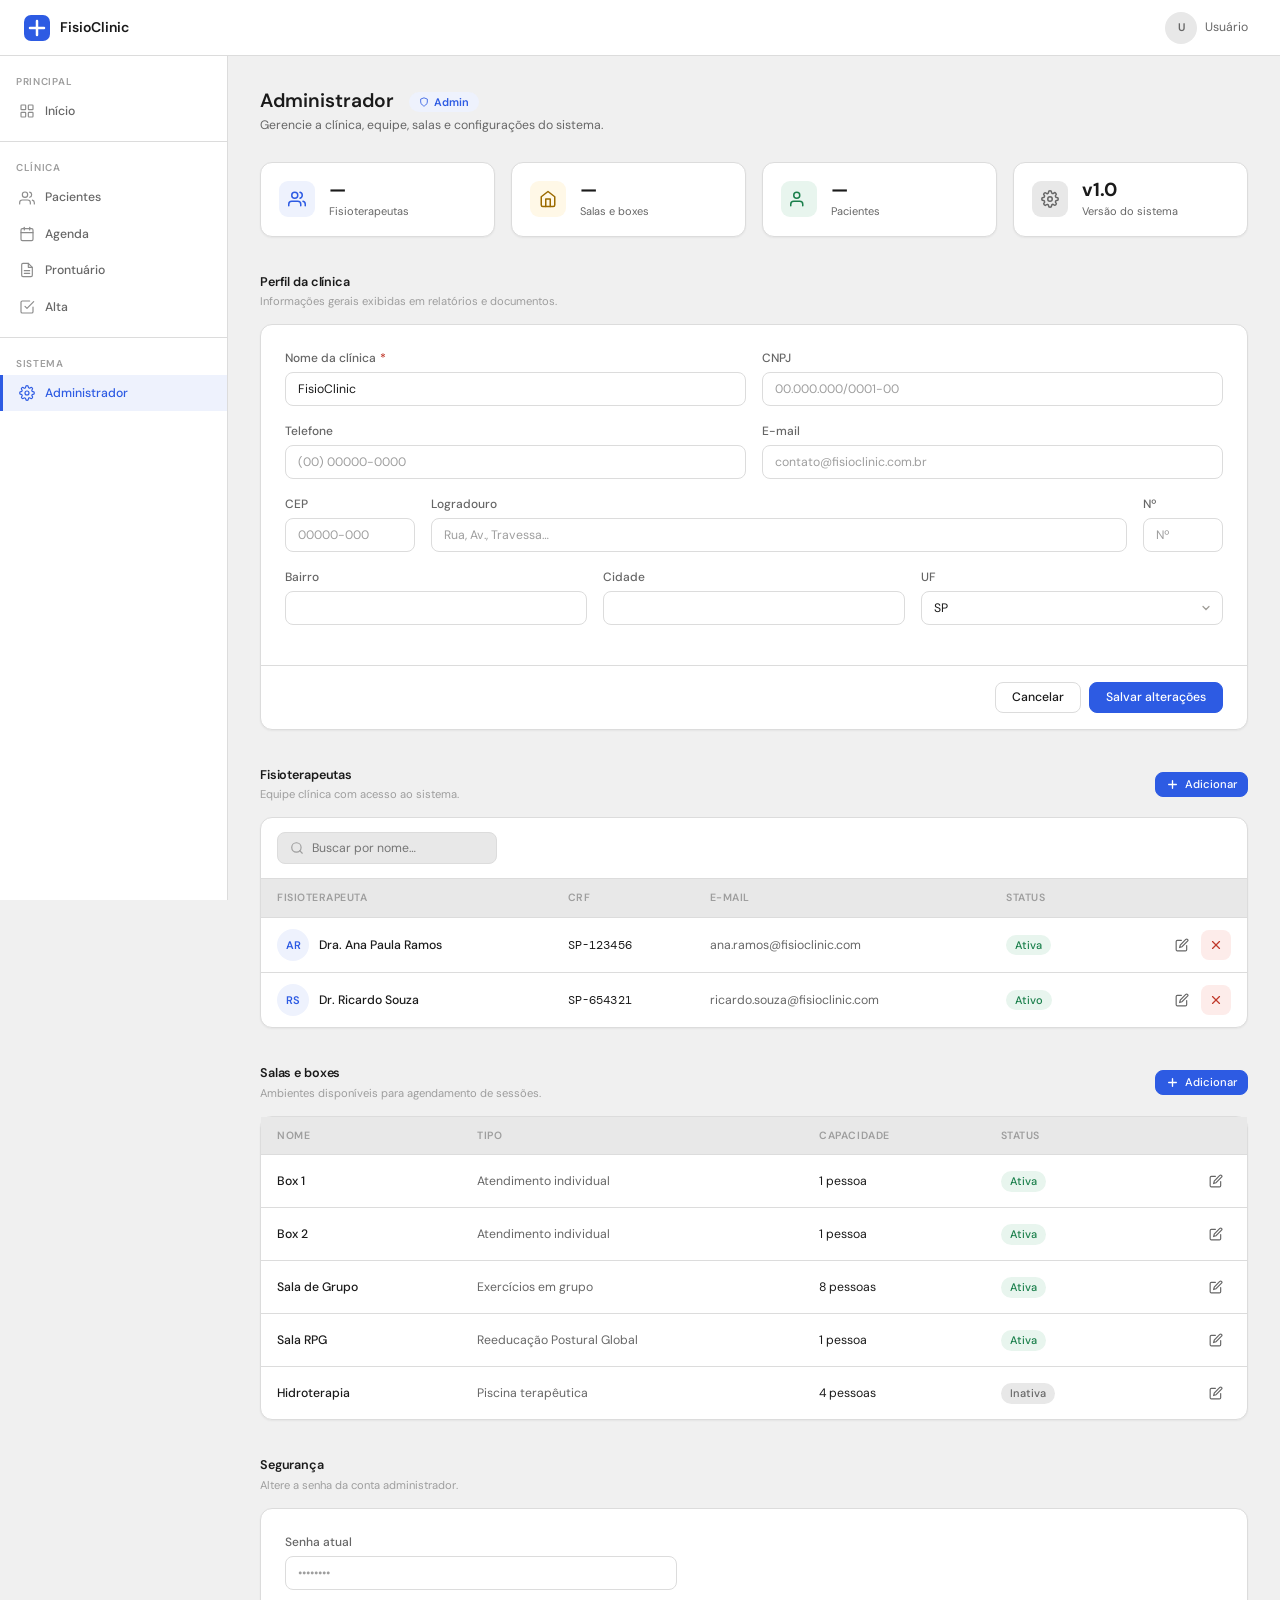
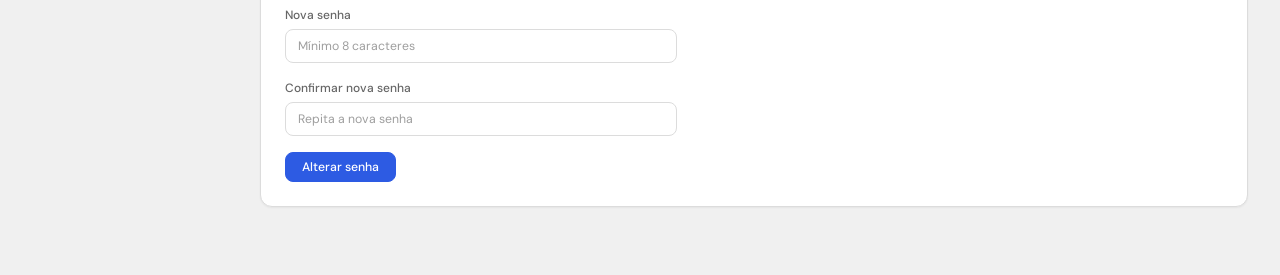
==== commit 0ad79231: "feat: adiciona logout via dropdown no topbar de todas as páginas" ====
--- a/frontend/pages/admin.html
+++ b/frontend/pages/admin.html
@@ -23,9 +23,9 @@
       FisioClinic
     </div>
     <div class="topbar-spacer"></div>
-    <div class="topbar-user">
-      <div class="avatar" style="background:var(--accent-bg);color:var(--accent);">AD</div>
-      Administrador
+    <div class="topbar-user" id="topbar-user">
+      <div class="avatar" id="topbar-avatar" style="background:var(--surface2);color:var(--text2);">U</div>
+      <span id="topbar-nome">Usuário</span>
     </div>
   </header>
 
--- a/frontend/css/base.css
+++ b/frontend/css/base.css
@@ -82,6 +82,78 @@
   gap: 8px;
   font-size: 0.875rem;
   color: var(--text2);
+  position: relative;
+  padding: 6px 8px;
+  border-radius: 8px;
+  transition: background 0.15s;
+}
+.topbar-user:hover {
+  background: var(--surface2);
+}
+
+/* ── Dropdown de usuário ──────────────────────────────────── */
+.user-dropdown {
+  display: none;
+  position: absolute;
+  top: calc(100% + 6px);
+  right: 0;
+  min-width: 200px;
+  background: var(--surface);
+  border: 1px solid var(--border);
+  border-radius: 10px;
+  box-shadow: 0 4px 16px rgba(0,0,0,.10);
+  z-index: 1000;
+  overflow: hidden;
+}
+.user-dropdown.open {
+  display: block;
+}
+.user-dropdown-header {
+  padding: 12px 14px 10px;
+  display: flex;
+  flex-direction: column;
+  gap: 2px;
+}
+.user-dropdown-nome {
+  font-size: 0.875rem;
+  font-weight: 600;
+  color: var(--text);
+}
+.user-dropdown-perfil {
+  font-size: 0.75rem;
+  color: var(--text3);
+  text-transform: capitalize;
+  text-transform: lowercase;
+}
+.user-dropdown-divider {
+  height: 1px;
+  background: var(--border);
+  margin: 0;
+}
+.user-dropdown-item {
+  display: flex;
+  align-items: center;
+  gap: 8px;
+  width: 100%;
+  padding: 10px 14px;
+  background: none;
+  border: none;
+  font-size: 0.875rem;
+  color: var(--text2);
+  cursor: pointer;
+  text-align: left;
+  transition: background 0.12s, color 0.12s;
+}
+.user-dropdown-item:hover {
+  background: var(--surface2);
+  color: var(--text);
+}
+.user-dropdown-sair {
+  color: var(--red);
+}
+.user-dropdown-sair:hover {
+  background: #fdf2f2;
+  color: var(--red);
 }
 
 .sidebar {
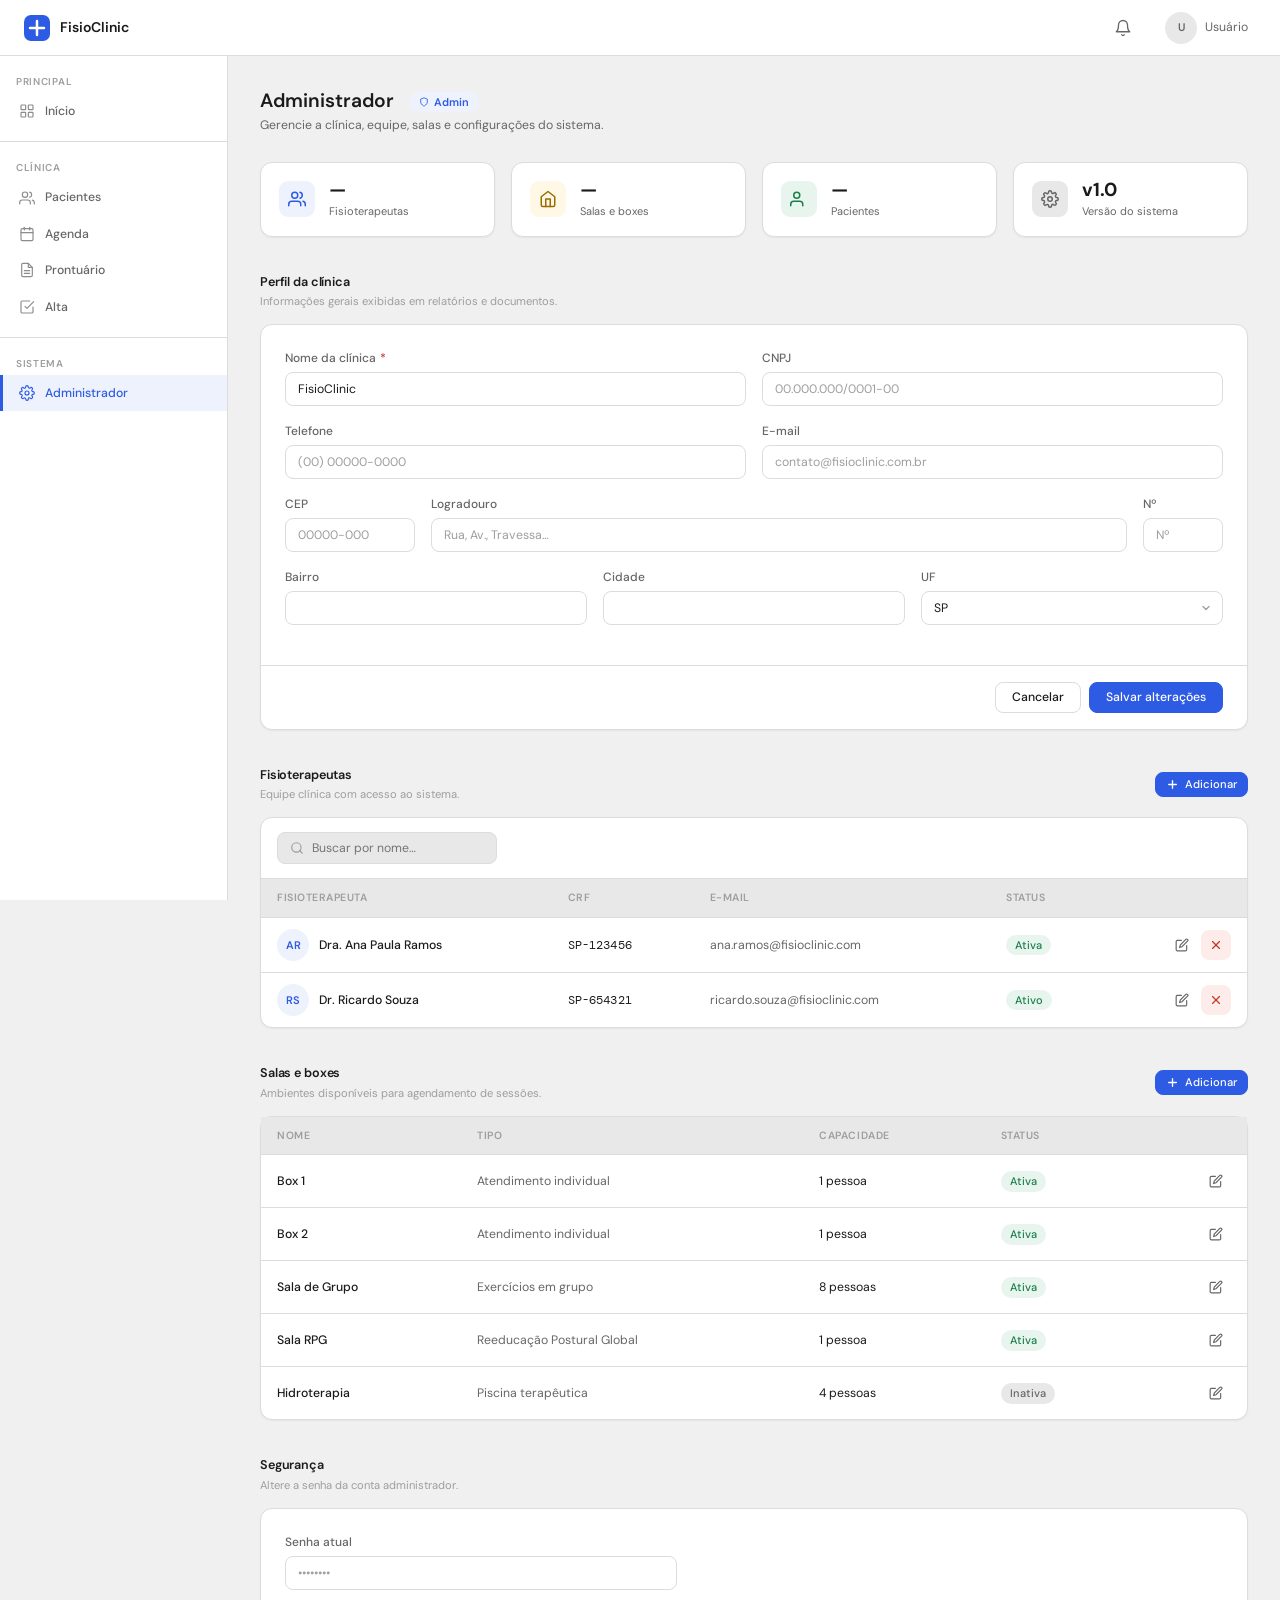
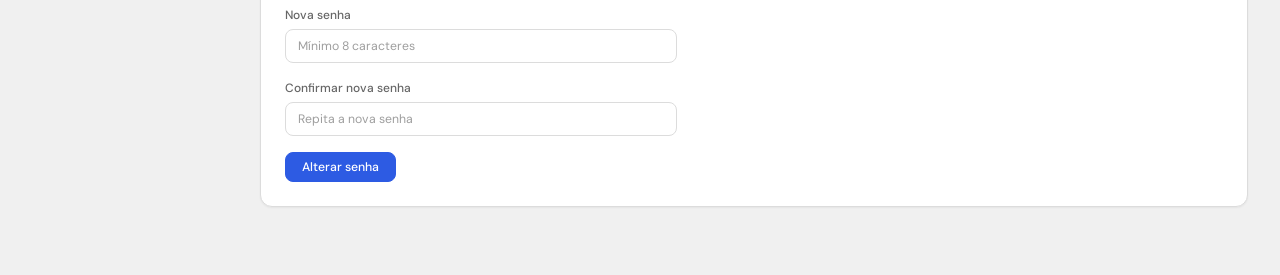
==== commit 1c56502f: "snapshot: estado antes das alterações de 05/06/2026" ====
--- a/frontend/pages/admin.html
+++ b/frontend/pages/admin.html
@@ -23,6 +23,22 @@
       FisioClinic
     </div>
     <div class="topbar-spacer"></div>
+    <div class="notif-wrapper">
+      <button class="notif-btn" id="notifBtn" title="Novidades do sistema" aria-label="Ver atualizações">
+        <svg width="18" height="18" viewBox="0 0 24 24" fill="none" stroke="currentColor" stroke-width="1.75" stroke-linecap="round" stroke-linejoin="round">
+          <path d="M18 8A6 6 0 0 0 6 8c0 7-3 9-3 9h18s-3-2-3-9"/>
+          <path d="M13.73 21a2 2 0 0 1-3.46 0"/>
+        </svg>
+        <span class="notif-badge" id="notifBadge" style="display:none"></span>
+      </button>
+      <div class="notif-panel" id="notifPanel" style="display:none">
+        <div class="notif-panel-header">
+          <span>Novidades do Sistema</span>
+          <button class="notif-close" id="notifClose" aria-label="Fechar">×</button>
+        </div>
+        <div class="notif-list" id="notifList"></div>
+      </div>
+    </div>
     <div class="topbar-user" id="topbar-user">
       <div class="avatar" id="topbar-avatar" style="background:var(--surface2);color:var(--text2);">U</div>
       <span id="topbar-nome">Usuário</span>
--- a/frontend/css/components.css
+++ b/frontend/css/components.css
@@ -480,3 +480,214 @@
 .radio-chips.is-error .chip-label {
   border-color: var(--red);
 }
+
+/* ── Notificações de Atualização ─────────────────── */
+
+.notif-wrapper {
+  position: relative;
+  display: flex;
+  align-items: center;
+}
+
+.notif-btn {
+  position: relative;
+  display: flex;
+  align-items: center;
+  justify-content: center;
+  width: 36px;
+  height: 36px;
+  border-radius: 50%;
+  border: none;
+  background: transparent;
+  color: var(--text2);
+  cursor: pointer;
+  transition: background .12s, color .12s;
+  margin-right: 4px;
+}
+
+.notif-btn:hover {
+  background: var(--surface2);
+  color: var(--text);
+}
+
+.notif-badge {
+  position: absolute;
+  top: 2px;
+  right: 2px;
+  min-width: 16px;
+  height: 16px;
+  padding: 0 4px;
+  border-radius: 8px;
+  background: var(--red);
+  color: #fff;
+  font-size: 0.625rem;
+  font-weight: 700;
+  display: flex;
+  align-items: center;
+  justify-content: center;
+  pointer-events: none;
+}
+
+.notif-panel {
+  position: absolute;
+  top: calc(100% + 10px);
+  right: 0;
+  width: 340px;
+  max-height: 480px;
+  overflow-y: auto;
+  background: var(--surface);
+  border: 1px solid var(--border);
+  border-radius: var(--radius);
+  box-shadow: 0 8px 24px rgba(0,0,0,.12);
+  z-index: 200;
+}
+
+.notif-panel-header {
+  display: flex;
+  align-items: center;
+  justify-content: space-between;
+  padding: 14px 16px 12px;
+  border-bottom: 1px solid var(--border);
+  font-size: 0.875rem;
+  font-weight: 600;
+  color: var(--text);
+  position: sticky;
+  top: 0;
+  background: var(--surface);
+}
+
+.notif-close {
+  border: none;
+  background: transparent;
+  color: var(--text3);
+  font-size: 1.25rem;
+  cursor: pointer;
+  line-height: 1;
+  padding: 0 2px;
+  border-radius: 4px;
+  transition: color .12s;
+}
+
+.notif-close:hover { color: var(--text); }
+
+.notif-list { padding: 8px 0; }
+
+.notif-item {
+  padding: 12px 16px;
+  border-bottom: 1px solid var(--border);
+  border-left: 3px solid transparent;
+  cursor: pointer;
+  transition: background .1s, border-left-color .1s;
+}
+
+.notif-item:last-child { border-bottom: none; }
+
+.notif-item:hover { background: var(--surface2); }
+
+.notif-item--unread {
+  border-left-color: var(--accent);
+  background: #f4f7fe;
+}
+
+.notif-item--unread:hover { background: #eaeffc; }
+
+.notif-item-header {
+  display: flex;
+  align-items: center;
+  gap: 8px;
+  margin-bottom: 4px;
+}
+
+.notif-versao {
+  font-size: 0.7rem;
+  font-weight: 700;
+  color: var(--text3);
+  font-family: var(--font-mono, monospace);
+  letter-spacing: .04em;
+}
+
+.notif-tipo { font-size: 0.6875rem; }
+
+.notif-titulo {
+  font-size: 0.8125rem;
+  font-weight: 600;
+  color: var(--text);
+  margin: 0 0 4px;
+  line-height: 1.35;
+}
+
+.notif-descricao {
+  font-size: 0.75rem;
+  color: var(--text2);
+  margin: 0 0 6px;
+  line-height: 1.45;
+}
+
+.notif-data {
+  font-size: 0.6875rem;
+  color: var(--text3);
+}
+
+.notif-dot {
+  width: 7px;
+  height: 7px;
+  border-radius: 50%;
+  background: var(--accent);
+  flex-shrink: 0;
+  margin-left: auto;
+}
+
+.notif-item-footer {
+  display: flex;
+  align-items: center;
+  gap: 8px;
+  margin-top: 2px;
+}
+
+.notif-lida-label {
+  font-size: 0.6875rem;
+  color: var(--text3);
+  margin-left: auto;
+}
+
+.notif-marcar-btn {
+  margin-left: auto;
+  font-size: 0.6875rem;
+  font-weight: 500;
+  color: var(--accent);
+  background: transparent;
+  border: none;
+  cursor: pointer;
+  padding: 2px 4px;
+  border-radius: 3px;
+  transition: background .1s;
+  white-space: nowrap;
+}
+
+.notif-marcar-btn:hover { background: var(--accent-bg, #EEF2FD); }
+
+.notif-marcar-todas-btn {
+  font-size: 0.75rem;
+  font-weight: 500;
+  color: var(--accent);
+  background: transparent;
+  border: none;
+  cursor: pointer;
+  padding: 2px 6px;
+  border-radius: 4px;
+  transition: background .1s;
+  white-space: nowrap;
+  margin-right: 8px;
+}
+
+.notif-marcar-todas-btn:hover { background: var(--accent-bg, #EEF2FD); }
+
+.notif-panel-header { flex-wrap: wrap; gap: 4px; }
+
+.notif-empty {
+  padding: 20px 16px;
+  font-size: 0.8125rem;
+  color: var(--text3);
+  text-align: center;
+  margin: 0;
+}
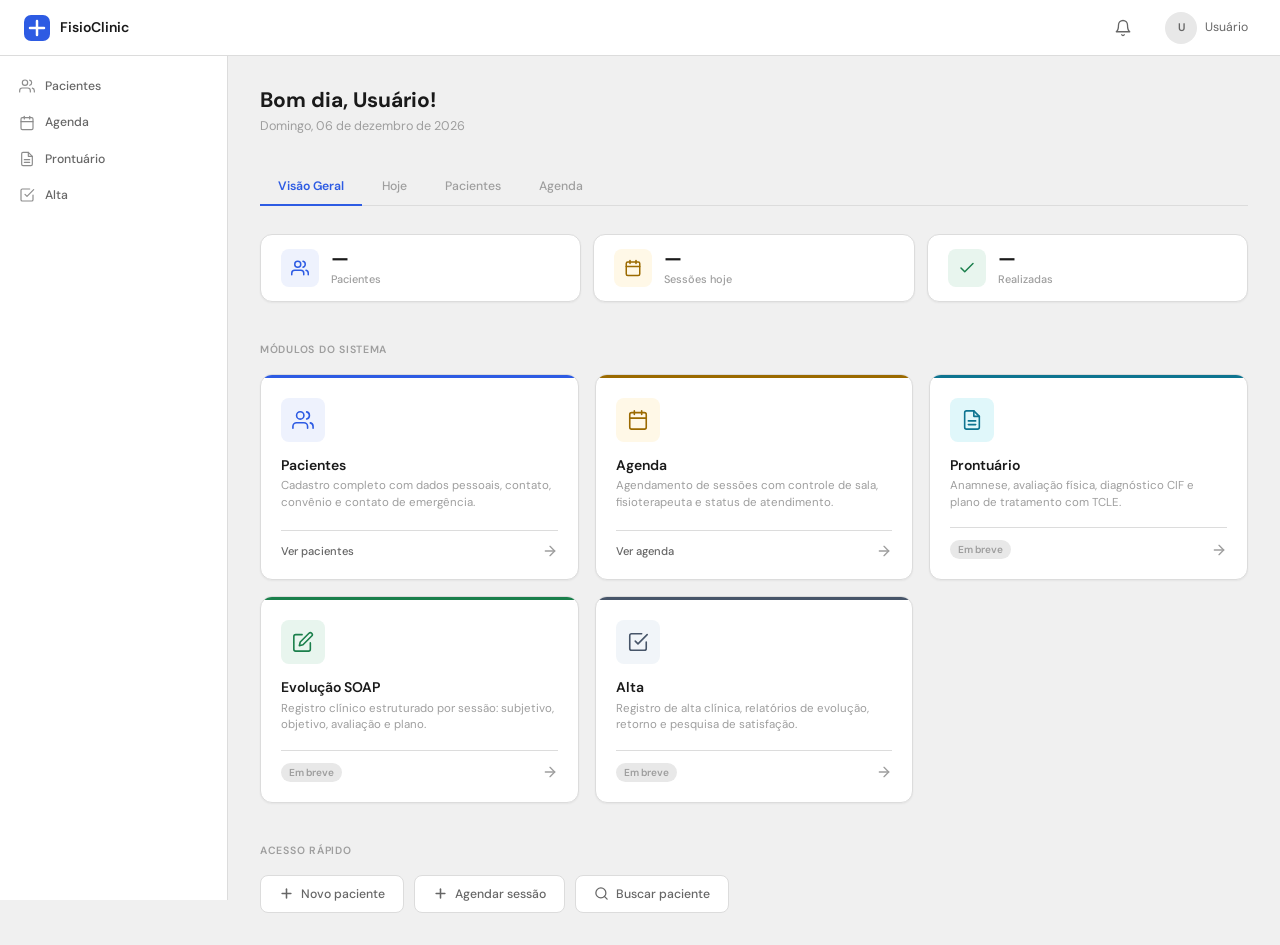
==== commit cb69bf7a: "style: simplifica navegação — sidebar só módulos clínicos, menu admin oculto no topbar - Remove grup" ====
--- a/frontend/pages/admin.html
+++ b/frontend/pages/admin.html
@@ -23,6 +23,12 @@
       FisioClinic
     </div>
     <div class="topbar-spacer"></div>
+    <a href="admin.html" class="topbar-admin-btn topbar-admin-btn--active" id="topbar-admin-btn" style="display:none" title="Administrador">
+      <svg width="18" height="18" fill="none" stroke="currentColor" stroke-width="1.75" stroke-linecap="round" stroke-linejoin="round" viewBox="0 0 24 24">
+        <circle cx="12" cy="12" r="3"/>
+        <path d="M19.4 15a1.65 1.65 0 0 0 .33 1.82l.06.06a2 2 0 0 1-2.83 2.83l-.06-.06a1.65 1.65 0 0 0-1.82-.33 1.65 1.65 0 0 0-1 1.51V21a2 2 0 0 1-4 0v-.09A1.65 1.65 0 0 0 9 19.4a1.65 1.65 0 0 0-1.82.33l-.06.06a2 2 0 0 1-2.83-2.83l.06-.06A1.65 1.65 0 0 0 4.68 15a1.65 1.65 0 0 0-1.51-1H3a2 2 0 0 1 0-4h.09A1.65 1.65 0 0 0 4.6 9a1.65 1.65 0 0 0-.33-1.82l-.06-.06a2 2 0 0 1 2.83-2.83l.06.06A1.65 1.65 0 0 0 9 4.68a1.65 1.65 0 0 0 1-1.51V3a2 2 0 0 1 4 0v.09a1.65 1.65 0 0 0 1 1.51 1.65 1.65 0 0 0 1.82-.33l.06-.06a2 2 0 0 1 2.83 2.83l-.06.06A1.65 1.65 0 0 0 19.4 9a1.65 1.65 0 0 0 1.51 1H21a2 2 0 0 1 0 4h-.09a1.65 1.65 0 0 0-1.51 1z"/>
+      </svg>
+    </a>
     <div class="notif-wrapper">
       <button class="notif-btn" id="notifBtn" title="Novidades do sistema" aria-label="Ver atualizações">
         <svg width="18" height="18" viewBox="0 0 24 24" fill="none" stroke="currentColor" stroke-width="1.75" stroke-linecap="round" stroke-linejoin="round">
@@ -50,21 +56,6 @@
     <nav aria-label="Menu principal">
 
       <div class="nav-group">
-        <div class="nav-label">Principal</div>
-        <a href="dashboard.html" class="nav-item">
-          <svg width="16" height="16" fill="none" stroke="currentColor" stroke-width="1.75"
-            stroke-linecap="round" stroke-linejoin="round" viewBox="0 0 24 24">
-            <rect x="3" y="3" width="7" height="7" rx="1"/>
-            <rect x="14" y="3" width="7" height="7" rx="1"/>
-            <rect x="3" y="14" width="7" height="7" rx="1"/>
-            <rect x="14" y="14" width="7" height="7" rx="1"/>
-          </svg>
-          Início
-        </a>
-      </div>
-
-      <div class="nav-group">
-        <div class="nav-label">Clínica</div>
 
         <a href="pacientes.html" class="nav-item">
           <svg width="16" height="16" fill="none" stroke="currentColor" stroke-width="1.75"
@@ -105,18 +96,6 @@
             <path d="M21 12v7a2 2 0 0 1-2 2H5a2 2 0 0 1-2-2V5a2 2 0 0 1 2-2h11"/>
           </svg>
           Alta
-        </a>
-      </div>
-
-      <div class="nav-group">
-        <div class="nav-label">Sistema</div>
-        <a href="admin.html" class="nav-item active" aria-current="page">
-          <svg width="16" height="16" fill="none" stroke="currentColor" stroke-width="1.75"
-            stroke-linecap="round" stroke-linejoin="round" viewBox="0 0 24 24">
-            <circle cx="12" cy="12" r="3"/>
-            <path d="M19.4 15a1.65 1.65 0 0 0 .33 1.82l.06.06a2 2 0 0 1-2.83 2.83l-.06-.06a1.65 1.65 0 0 0-1.82-.33 1.65 1.65 0 0 0-1 1.51V21a2 2 0 0 1-4 0v-.09A1.65 1.65 0 0 0 9 19.4a1.65 1.65 0 0 0-1.82.33l-.06.06a2 2 0 0 1-2.83-2.83l.06-.06A1.65 1.65 0 0 0 4.68 15a1.65 1.65 0 0 0-1.51-1H3a2 2 0 0 1 0-4h.09A1.65 1.65 0 0 0 4.6 9a1.65 1.65 0 0 0-.33-1.82l-.06-.06a2 2 0 0 1 2.83-2.83l.06.06A1.65 1.65 0 0 0 9 4.68a1.65 1.65 0 0 0 1-1.51V3a2 2 0 0 1 4 0v.09a1.65 1.65 0 0 0 1 1.51 1.65 1.65 0 0 0 1.82-.33l.06-.06a2 2 0 0 1 2.83 2.83l-.06.06A1.65 1.65 0 0 0 19.4 9a1.65 1.65 0 0 0 1.51 1H21a2 2 0 0 1 0 4h-.09a1.65 1.65 0 0 0-1.51 1z"/>
-          </svg>
-          Administrador
         </a>
       </div>
 
--- a/frontend/css/base.css
+++ b/frontend/css/base.css
@@ -230,3 +230,24 @@
 
 .nav-item svg { flex-shrink: 0; opacity: .75; }
 .nav-item.active svg { opacity: 1; }
+
+/* ── Botão admin no topbar (visível apenas para ADMIN via JS) ─── */
+.topbar-admin-btn {
+  display: flex;
+  align-items: center;
+  justify-content: center;
+  width: 36px;
+  height: 36px;
+  border-radius: 8px;
+  color: var(--text2);
+  transition: background 0.15s, color 0.15s;
+  flex-shrink: 0;
+}
+.topbar-admin-btn:hover {
+  background: var(--surface2);
+  color: var(--text);
+}
+.topbar-admin-btn--active {
+  background: var(--accent-bg);
+  color: var(--accent);
+}
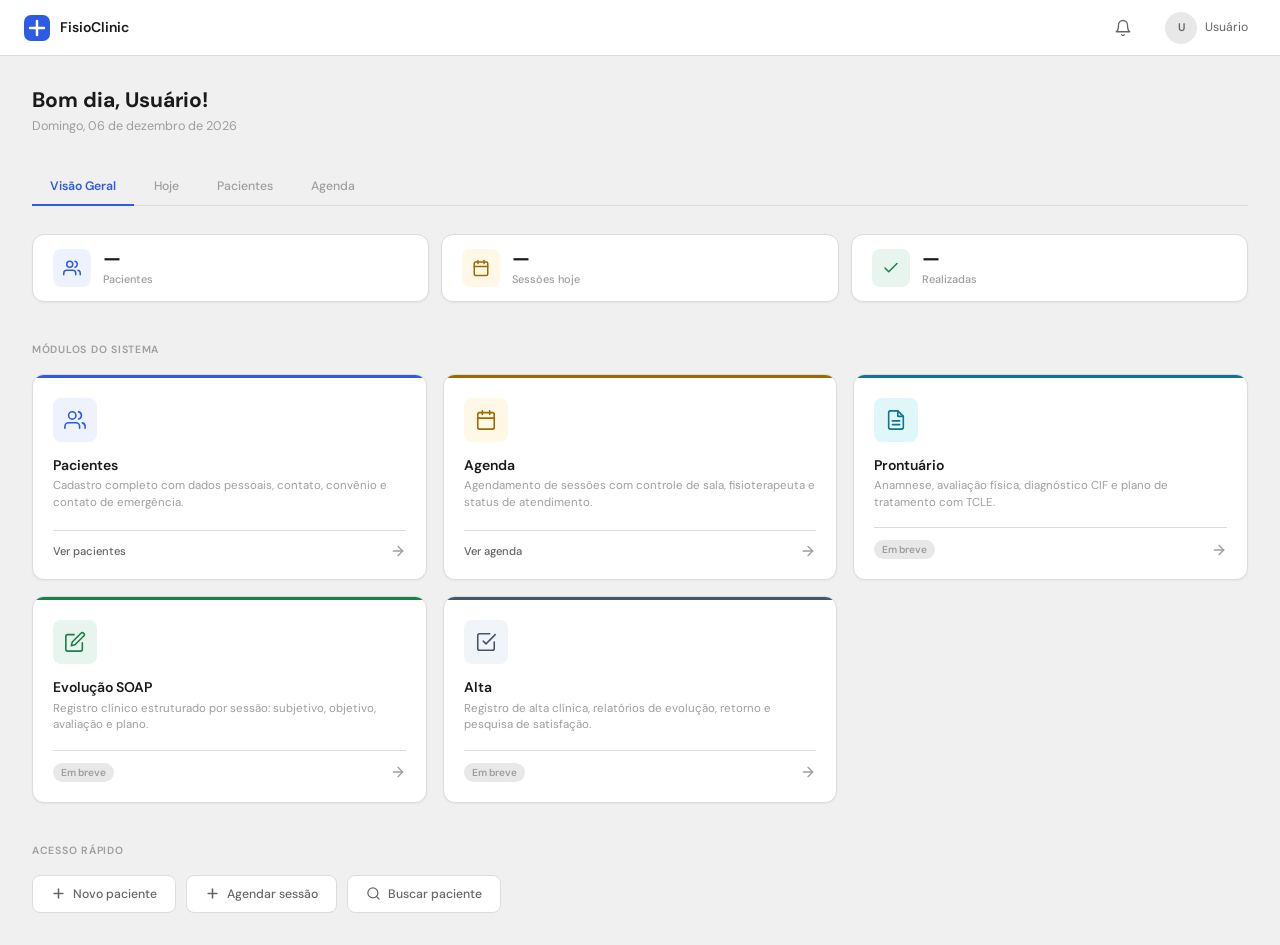
==== commit bafc05e2: "style: remove sidebar de todas as páginas e adiciona botão Início no topbar - Remove <aside class="s" ====
--- a/frontend/pages/admin.html
+++ b/frontend/pages/admin.html
@@ -15,13 +15,20 @@
 
   <!-- ── Topbar ──────────────────────────────────── -->
   <header class="topbar">
-    <div class="topbar-brand">
+    <a href="dashboard.html" class="topbar-brand">
       <svg width="26" height="26" viewBox="0 0 26 26" fill="none">
         <rect width="26" height="26" rx="7" fill="#2D5BE3"/>
         <path d="M13 6v14M6 13h14" stroke="#fff" stroke-width="2.5" stroke-linecap="round"/>
       </svg>
       FisioClinic
-    </div>
+    </a>
+    <div class="topbar-divider"></div>
+    <a href="dashboard.html" class="topbar-back-btn" title="Voltar ao menu principal">
+      <svg width="15" height="15" fill="none" stroke="currentColor" stroke-width="2" stroke-linecap="round" stroke-linejoin="round" viewBox="0 0 24 24">
+        <polyline points="15 18 9 12 15 6"/>
+      </svg>
+      Início
+    </a>
     <div class="topbar-spacer"></div>
     <a href="admin.html" class="topbar-admin-btn topbar-admin-btn--active" id="topbar-admin-btn" style="display:none" title="Administrador">
       <svg width="18" height="18" fill="none" stroke="currentColor" stroke-width="1.75" stroke-linecap="round" stroke-linejoin="round" viewBox="0 0 24 24">
@@ -51,57 +58,6 @@
     </div>
   </header>
 
-  <!-- ── Sidebar ─────────────────────────────────── -->
-  <aside class="sidebar">
-    <nav aria-label="Menu principal">
-
-      <div class="nav-group">
-
-        <a href="pacientes.html" class="nav-item">
-          <svg width="16" height="16" fill="none" stroke="currentColor" stroke-width="1.75"
-            stroke-linecap="round" stroke-linejoin="round" viewBox="0 0 24 24">
-            <path d="M17 21v-2a4 4 0 0 0-4-4H5a4 4 0 0 0-4 4v2"/>
-            <circle cx="9" cy="7" r="4"/>
-            <path d="M23 21v-2a4 4 0 0 0-3-3.87M16 3.13a4 4 0 0 1 0 7.75"/>
-          </svg>
-          Pacientes
-        </a>
-
-        <a href="agenda.html" class="nav-item">
-          <svg width="16" height="16" fill="none" stroke="currentColor" stroke-width="1.75"
-            stroke-linecap="round" stroke-linejoin="round" viewBox="0 0 24 24">
-            <rect x="3" y="4" width="18" height="18" rx="2"/>
-            <line x1="16" y1="2" x2="16" y2="6"/>
-            <line x1="8" y1="2" x2="8" y2="6"/>
-            <line x1="3" y1="10" x2="21" y2="10"/>
-          </svg>
-          Agenda
-        </a>
-
-        <a href="prontuario.html" class="nav-item">
-          <svg width="16" height="16" fill="none" stroke="currentColor" stroke-width="1.75"
-            stroke-linecap="round" stroke-linejoin="round" viewBox="0 0 24 24">
-            <path d="M14 2H6a2 2 0 0 0-2 2v16a2 2 0 0 0 2 2h12a2 2 0 0 0 2-2V8z"/>
-            <polyline points="14 2 14 8 20 8"/>
-            <line x1="16" y1="13" x2="8" y2="13"/>
-            <line x1="16" y1="17" x2="8" y2="17"/>
-          </svg>
-          Prontuário
-        </a>
-
-        <a href="alta.html" class="nav-item">
-          <svg width="16" height="16" fill="none" stroke="currentColor" stroke-width="1.75"
-            stroke-linecap="round" stroke-linejoin="round" viewBox="0 0 24 24">
-            <polyline points="9 11 12 14 22 4"/>
-            <path d="M21 12v7a2 2 0 0 1-2 2H5a2 2 0 0 1-2-2V5a2 2 0 0 1 2-2h11"/>
-          </svg>
-          Alta
-        </a>
-      </div>
-
-    </nav>
-  </aside>
-
   <!-- ── Main ────────────────────────────────────── -->
   <main class="main">
 
--- a/frontend/css/base.css
+++ b/frontend/css/base.css
@@ -169,7 +169,7 @@
 
 .main {
   margin-top: var(--topbar-h);
-  margin-left: var(--sidebar-w);
+  margin-left: 0;
   padding: 32px;
   min-height: calc(100vh - var(--topbar-h));
 }
@@ -231,6 +231,32 @@
 .nav-item svg { flex-shrink: 0; opacity: .75; }
 .nav-item.active svg { opacity: 1; }
 
+/* ── Botão voltar ao início no topbar ──────────────────────────── */
+.topbar-back-btn {
+  display: flex;
+  align-items: center;
+  gap: 6px;
+  padding: 6px 10px;
+  border-radius: 8px;
+  font-size: 0.875rem;
+  color: var(--text2);
+  transition: background 0.15s, color 0.15s;
+  flex-shrink: 0;
+}
+.topbar-back-btn:hover {
+  background: var(--surface2);
+  color: var(--text);
+}
+.topbar-back-btn svg { flex-shrink: 0; }
+
+/* ── Divisor vertical no topbar ────────────────────────────────── */
+.topbar-divider {
+  width: 1px;
+  height: 20px;
+  background: var(--border);
+  flex-shrink: 0;
+}
+
 /* ── Botão admin no topbar (visível apenas para ADMIN via JS) ─── */
 .topbar-admin-btn {
   display: flex;
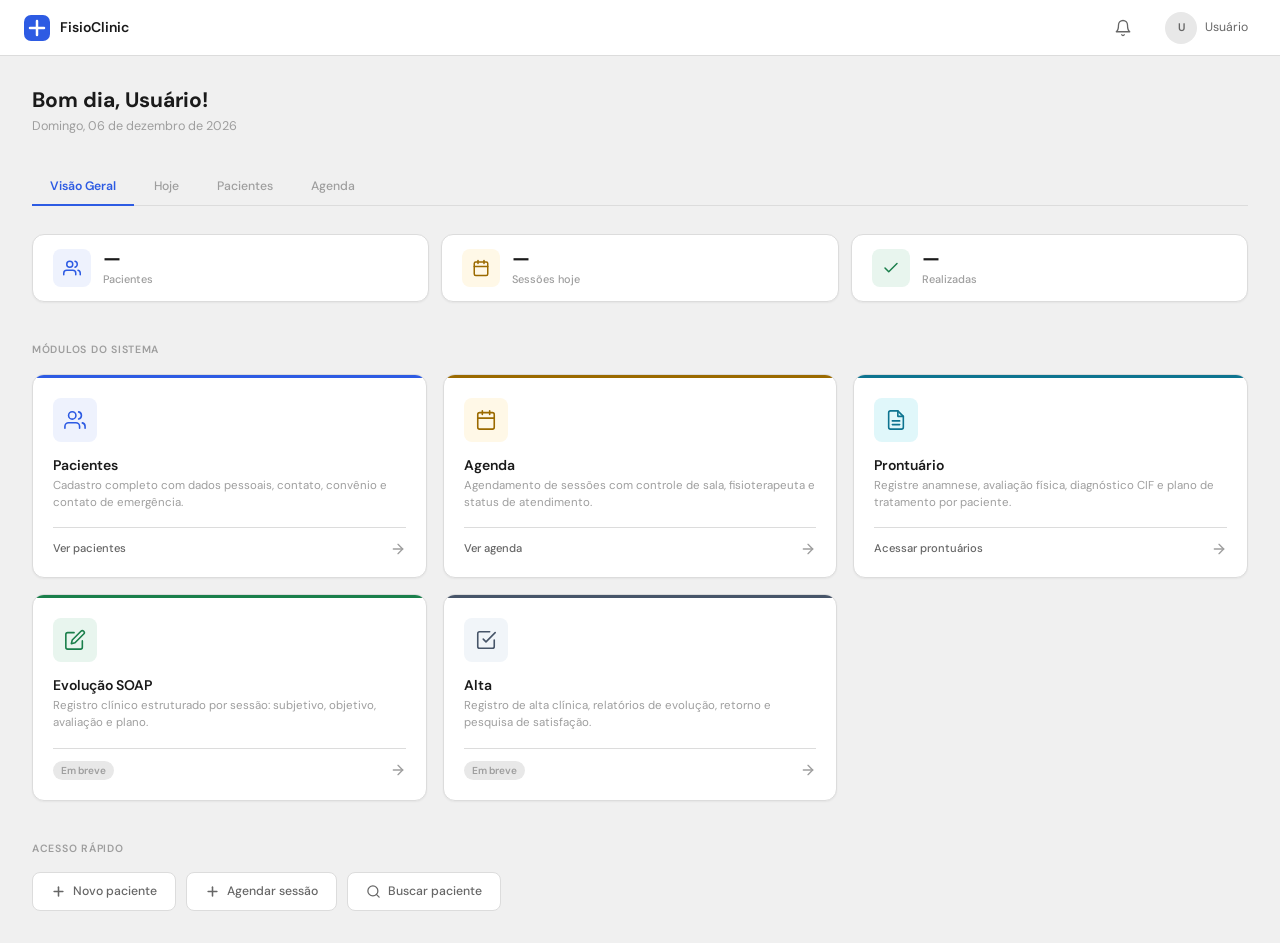
==== commit 0324c673: "docs: adiciona comentarios em todo o frontend e cria arquivo de estado Cabecalhos e comentarios de s" ====
--- a/frontend/pages/admin.html
+++ b/frontend/pages/admin.html
@@ -1,3 +1,44 @@
+<!--
+  pages/admin.html — Painel Administrativo (ROLE_ADMIN exclusivo)
+  ──────────────────────────────────────────────────────────────────
+  Se o usuário não for ADMIN, admin.js redireciona para dashboard.html ao carregar.
+
+  CSS: base.css + components.css + pages/admin.css
+  JS:  js/pages/admin.js (type=module)
+
+  Estrutura do DOM:
+    header.topbar             → topbar com notificações
+    .admin-header             → título + subtítulo da página
+    .stats-row
+      #statFisios / #statSalas / #statPacientes → contadores gerais
+
+    .admin-tabs               → abas (data-tab):
+      "fisios"  → #tab-fisios  → tabela de fisioterapeutas + botão Novo Fisioterapeuta
+      "salas"   → #tab-salas   → tabela de salas + botão Nova Sala
+      "senha"   → #tab-senha   → formulário de troca de senha do admin
+
+    ── Busca ──────────────────────────────────────────────
+    #buscaAdmin               → filtro por texto na aba ativa
+
+    ── Modal de Fisioterapeuta ────────────────────────────
+    #fisioModalBackdrop
+      form#formFisio
+        #fisioId (hidden) / #fisioNome / #fisioCrf / #fisioEmail / #fisioTelefone
+        Novo → POST /api/fisioterapeutas (senha padrão "Fisio@123" gerada no backend)
+        Editar → PATCH /api/fisioterapeutas/{id}
+
+    ── Modal de Sala ──────────────────────────────────────
+    #salaModalBackdrop
+      form#formSala
+        #salaId (hidden) / #salaNome / #salaCapacidade / #salaTipo
+        Novo → POST /api/salas
+        Editar → PATCH /api/salas/{id}
+
+    ── Formulário de Senha ────────────────────────────────
+    form#formSenha
+      #senhaAtual / #novaSenha / #confirmarSenha
+      POST /api/auth/senha → { senhaAtual, novaSenha }
+-->
 <!DOCTYPE html>
 <html lang="pt-BR">
 <head>
--- a/frontend/css/base.css
+++ b/frontend/css/base.css
@@ -1,3 +1,22 @@
+/*
+ * ─────────────────────────────────────────────────────────────────────────────
+ * base.css — Reset global + Design Tokens + Shell da aplicação
+ * ─────────────────────────────────────────────────────────────────────────────
+ * Este arquivo é carregado em TODAS as páginas antes de qualquer outro CSS.
+ * Não deve conter estilos específicos de nenhuma página — apenas fundações.
+ *
+ * Seções:
+ *  1. Reset universal (box-sizing, margens)
+ *  2. Variáveis CSS (:root) — paleta, tipografia, bordas, sombras
+ *  3. Estilos base de elementos HTML (body, a, button, input…)
+ *  4. App shell — topbar, layout de página com padding-top para o topbar fixo
+ *  5. Componentes estruturais compartilhados (card, table, badge, empty-state,
+ *     notificações, dropdown de usuário, toast container)
+ *
+ * Paleta de cores (--accent, --green, --amber, --red):
+ *  Seguir APENAS os valores definidos em :root — nunca usar cores hardcoded fora daqui.
+ * ─────────────────────────────────────────────────────────────────────────────
+ */
 *, *::before, *::after { box-sizing: border-box; margin: 0; padding: 0; }
 
 :root {
--- a/frontend/css/components.css
+++ b/frontend/css/components.css
@@ -1,3 +1,24 @@
+/*
+ * ─────────────────────────────────────────────────────────────────────────────
+ * components.css — Biblioteca de componentes de UI reutilizáveis
+ * ─────────────────────────────────────────────────────────────────────────────
+ * Carregado nas páginas que usam o sistema de design completo (pacientes,
+ * prontuário, agenda, admin). NÃO incluído no login (login.css é autocontido).
+ *
+ * Seções:
+ *  1. Buttons — .btn, .btn-primary, .btn-secondary, .btn-ghost, .btn-danger,
+ *               .btn-sm, .btn-icon
+ *  2. Form elements — .form-group, .form-label, .form-input, .form-select,
+ *                     .input-wrap (campo com ícone/botão embutido)
+ *  3. Radio chips — .radio-chips, .chip (botões de seleção com visual de pílula)
+ *  4. Modais — .modal-backdrop, .modal (overlay + container centralizado)
+ *  5. Search bar — .search-wrap com ícone de lupa
+ *  6. Spinners — animação de loading inline
+ *
+ * Todos os tokens de cor e tamanho vêm de variáveis definidas em base.css.
+ * ─────────────────────────────────────────────────────────────────────────────
+ */
+
 /* ── Buttons ────────────────────────────────────── */
 
 .btn {
--- a/frontend/css/pages/admin.css
+++ b/frontend/css/pages/admin.css
@@ -1,3 +1,23 @@
+/*
+ * ─────────────────────────────────────────────────────────────────────────────
+ * admin.css — Estilos da tela de administração do sistema
+ * ─────────────────────────────────────────────────────────────────────────────
+ * Carregado após base.css e components.css.
+ * Acesso restrito: apenas usuários com perfil ADMIN (redirecionamento em admin.js).
+ *
+ * Seções:
+ *  1. .page-header + .admin-badge — cabeçalho com badge de identificação ADMIN
+ *  2. .stat-row — grid 4 colunas: fisioterapeutas, salas, pacientes, sessões do mês
+ *  3. Seção Fisioterapeutas — tabela com CRF, e-mail, status ativo/inativo e
+ *       botões de editar e ativar/desativar
+ *  4. Seção Salas — tabela com tipo (BOX / SALA_INDIVIDUAL / SALA_GRUPO),
+ *       capacidade e status
+ *  5. Modais — cadastro/edição de fisioterapeuta e sala
+ *  6. Troca de senha — formulário de alteração de senha do usuário atual
+ *  7. .busca-row — campo de busca filtrado em tempo real
+ * ─────────────────────────────────────────────────────────────────────────────
+ */
+
 /* ── Page header ─────────────────────────────── */
 
 .page-header {
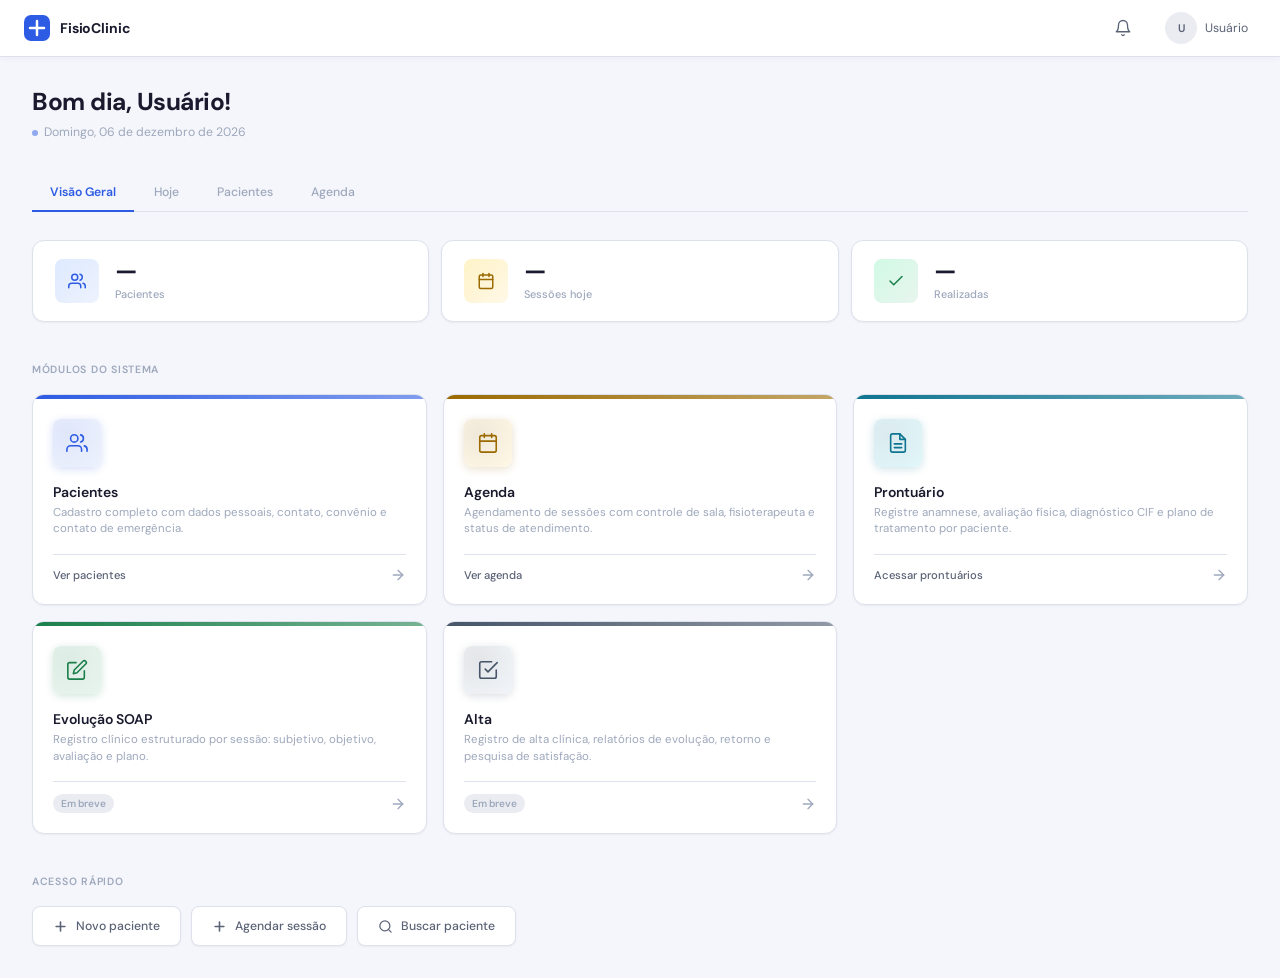
==== commit a6a74956: "feat: adiciona módulo de gestão de usuários e implementa lembrar de mim - Endpoint PATCH /api/fisiot" ====
--- a/frontend/pages/admin.html
+++ b/frontend/pages/admin.html
@@ -77,6 +77,13 @@
         <path d="M19.4 15a1.65 1.65 0 0 0 .33 1.82l.06.06a2 2 0 0 1-2.83 2.83l-.06-.06a1.65 1.65 0 0 0-1.82-.33 1.65 1.65 0 0 0-1 1.51V21a2 2 0 0 1-4 0v-.09A1.65 1.65 0 0 0 9 19.4a1.65 1.65 0 0 0-1.82.33l-.06.06a2 2 0 0 1-2.83-2.83l.06-.06A1.65 1.65 0 0 0 4.68 15a1.65 1.65 0 0 0-1.51-1H3a2 2 0 0 1 0-4h.09A1.65 1.65 0 0 0 4.6 9a1.65 1.65 0 0 0-.33-1.82l-.06-.06a2 2 0 0 1 2.83-2.83l.06.06A1.65 1.65 0 0 0 9 4.68a1.65 1.65 0 0 0 1-1.51V3a2 2 0 0 1 4 0v.09a1.65 1.65 0 0 0 1 1.51 1.65 1.65 0 0 0 1.82-.33l.06-.06a2 2 0 0 1 2.83 2.83l-.06.06A1.65 1.65 0 0 0 19.4 9a1.65 1.65 0 0 0 1.51 1H21a2 2 0 0 1 0 4h-.09a1.65 1.65 0 0 0-1.51 1z"/>
       </svg>
     </a>
+    <a href="usuarios.html" class="topbar-admin-btn" id="topbar-users-btn" style="display:none" title="Usuários">
+      <svg width="18" height="18" fill="none" stroke="currentColor" stroke-width="1.75" stroke-linecap="round" stroke-linejoin="round" viewBox="0 0 24 24">
+        <path d="M17 21v-2a4 4 0 0 0-4-4H5a4 4 0 0 0-4 4v2"/>
+        <circle cx="9" cy="7" r="4"/>
+        <path d="M23 21v-2a4 4 0 0 0-3-3.87M16 3.13a4 4 0 0 1 0 7.75"/>
+      </svg>
+    </a>
     <div class="notif-wrapper">
       <button class="notif-btn" id="notifBtn" title="Novidades do sistema" aria-label="Ver atualizações">
         <svg width="18" height="18" viewBox="0 0 24 24" fill="none" stroke="currentColor" stroke-width="1.75" stroke-linecap="round" stroke-linejoin="round">
--- a/frontend/css/base.css
+++ b/frontend/css/base.css
@@ -20,13 +20,13 @@
 *, *::before, *::after { box-sizing: border-box; margin: 0; padding: 0; }
 
 :root {
-  --bg:       #F0F0F0;
+  --bg:       #F4F6FB;
   --surface:  #FFFFFF;
-  --surface2: #E8E8E8;
-  --border:   #DCDCDC;
-  --text:     #1A1A1A;
-  --text2:    #666666;
-  --text3:    #9E9E9E;
+  --surface2: #EAECF2;
+  --border:   #DDE1EC;
+  --text:     #1A1A2E;
+  --text2:    #5A6275;
+  --text3:    #9EA8BC;
   --accent:   #2D5BE3;
   --green:    #1A7F4B;
   --amber:    #9B6A00;
@@ -37,7 +37,7 @@
   --amber-bg:  #FFF8E7;
   --red-bg:    #FDECEA;
 
-  --radius-sm: 4px;
+  --radius-sm: 6px;
   --radius:    8px;
   --radius-lg: 12px;
 
@@ -53,7 +53,7 @@
   --topbar-h:  56px;
 }
 
-html { font-size: 14px; }
+html { font-size: 14px; scroll-behavior: smooth; }
 
 body {
   font-family: var(--font);
@@ -62,6 +62,17 @@
   line-height: 1.5;
   -webkit-font-smoothing: antialiased;
   -moz-osx-font-smoothing: grayscale;
+}
+
+::selection {
+  background: var(--accent);
+  color: #fff;
+}
+
+*:focus-visible {
+  outline: 2px solid var(--accent);
+  outline-offset: 2px;
+  border-radius: var(--radius-sm);
 }
 
 a    { color: inherit; text-decoration: none; }
@@ -77,7 +88,8 @@
   top: 0; left: 0; right: 0;
   height: var(--topbar-h);
   background: var(--surface);
-  border-bottom: 1px solid var(--border);
+  border-bottom: none;
+  box-shadow: 0 1px 0 var(--border), 0 2px 8px rgba(0,0,0,.04);
   display: flex;
   align-items: center;
   padding: 0 24px;
@@ -90,7 +102,9 @@
   align-items: center;
   gap: 10px;
   font-size: 1rem;
-  font-weight: 600;
+  font-weight: 700;
+  letter-spacing: -.01em;
+  color: var(--text);
 }
 
 .topbar-spacer { flex: 1; }
@@ -181,7 +195,8 @@
   width: var(--sidebar-w);
   height: calc(100vh - var(--topbar-h));
   background: var(--surface);
-  border-right: 1px solid var(--border);
+  border-right: none;
+  box-shadow: 1px 0 0 var(--border), 2px 0 8px rgba(0,0,0,.03);
   overflow-y: auto;
   z-index: 90;
 }
@@ -228,11 +243,13 @@
   display: flex;
   align-items: center;
   gap: 10px;
-  padding: 9px 16px;
+  padding: 8px 12px;
+  margin: 1px 8px;
   font-size: 0.875rem;
   font-weight: 500;
   color: var(--text2);
-  border-left: 3px solid transparent;
+  border-left: none;
+  border-radius: var(--radius);
   transition: background .12s, color .12s;
 }
 
@@ -244,7 +261,7 @@
 .nav-item.active {
   background: var(--accent-bg);
   color: var(--accent);
-  border-left-color: var(--accent);
+  font-weight: 600;
 }
 
 .nav-item svg { flex-shrink: 0; opacity: .75; }
--- a/frontend/css/components.css
+++ b/frontend/css/components.css
@@ -38,11 +38,17 @@
 .btn:disabled { opacity: .5; cursor: not-allowed; }
 
 .btn-primary {
-  background: var(--accent);
+  background: linear-gradient(135deg, #3366F0 0%, #2D5BE3 100%);
   color: #fff;
   border-color: var(--accent);
 }
-.btn-primary:not(:disabled):hover { background: #2450cc; border-color: #2450cc; }
+.btn-primary:not(:disabled):hover {
+  background: linear-gradient(135deg, #2D5BE3 0%, #2450cc 100%);
+  border-color: #2450cc;
+  transform: translateY(-1px);
+  box-shadow: 0 4px 12px rgba(45,91,227,.3);
+}
+.btn-primary:not(:disabled):active { transform: translateY(0); box-shadow: none; }
 
 .btn-secondary {
   background: var(--surface);
@@ -91,7 +97,7 @@
 .form-select,
 .form-textarea {
   width: 100%;
-  padding: 8px 12px;
+  padding: 9px 14px;
   border: 1px solid var(--border);
   border-radius: var(--radius);
   background: var(--surface);
@@ -141,6 +147,7 @@
   border: 1px solid var(--border);
   border-radius: var(--radius-lg);
   box-shadow: var(--shadow-xs);
+  transition: box-shadow .18s;
 }
 
 /* ── Badge ──────────────────────────────────────── */
@@ -172,7 +179,7 @@
 
 .table th,
 .table td {
-  padding: 11px 16px;
+  padding: 12px 16px;
   text-align: left;
   border-bottom: 1px solid var(--border);
 }
@@ -190,7 +197,8 @@
 .table td { font-size: 0.875rem; }
 
 .table tbody tr { transition: background .1s; }
-.table tbody tr:hover { background: var(--surface2); }
+.table tbody tr:nth-child(even) { background: #FAFBFE; }
+.table tbody tr:hover { background: var(--accent-bg); }
 .table tbody tr:last-child td { border-bottom: none; }
 
 /* ── Avatar ─────────────────────────────────────── */
@@ -228,7 +236,9 @@
 .modal-backdrop {
   position: fixed;
   inset: 0;
-  background: rgba(28,27,25,.45);
+  background: rgba(15,20,40,.50);
+  backdrop-filter: blur(4px);
+  -webkit-backdrop-filter: blur(4px);
   z-index: 200;
   display: flex;
   align-items: center;
@@ -368,23 +378,51 @@
 .toast {
   display: flex;
   align-items: center;
-  gap: 8px;
-  padding: 11px 16px;
+  gap: 10px;
+  padding: 12px 16px;
   border-radius: var(--radius);
-  background: var(--text);
+  background: #1e2340;
   color: #fff;
   font-size: 0.875rem;
-  box-shadow: var(--shadow-lg);
+  box-shadow: 0 8px 24px rgba(0,0,0,.22);
   min-width: 260px;
   max-width: 380px;
   pointer-events: auto;
   cursor: pointer;
-  animation: toast-in .18s ease;
-}
-
-.toast.success { background: var(--green); }
-.toast.error   { background: var(--red); }
-.toast.warning { background: var(--amber); }
+  animation: toast-in .2s cubic-bezier(.34,1.56,.64,1);
+  position: relative;
+  overflow: hidden;
+  border-left: 4px solid rgba(255,255,255,.25);
+}
+
+.toast::after {
+  content: '';
+  position: absolute;
+  bottom: 0; left: 0;
+  height: 3px;
+  width: 100%;
+  background: rgba(255,255,255,.25);
+  animation: toast-progress 3.5s linear forwards;
+}
+
+@keyframes toast-progress {
+  from { transform: scaleX(1); transform-origin: left; }
+  to   { transform: scaleX(0); transform-origin: left; }
+}
+
+.toast-icon {
+  flex-shrink: 0;
+  width: 18px;
+  height: 18px;
+  display: flex;
+  align-items: center;
+  justify-content: center;
+  opacity: .9;
+}
+
+.toast.success { background: #14532d; border-left-color: #22c55e; }
+.toast.error   { background: #7f1d1d; border-left-color: #f87171; }
+.toast.warning { background: #78350f; border-left-color: #f59e0b; }
 
 @keyframes toast-in {
   from { opacity: 0; transform: translateX(12px); }
